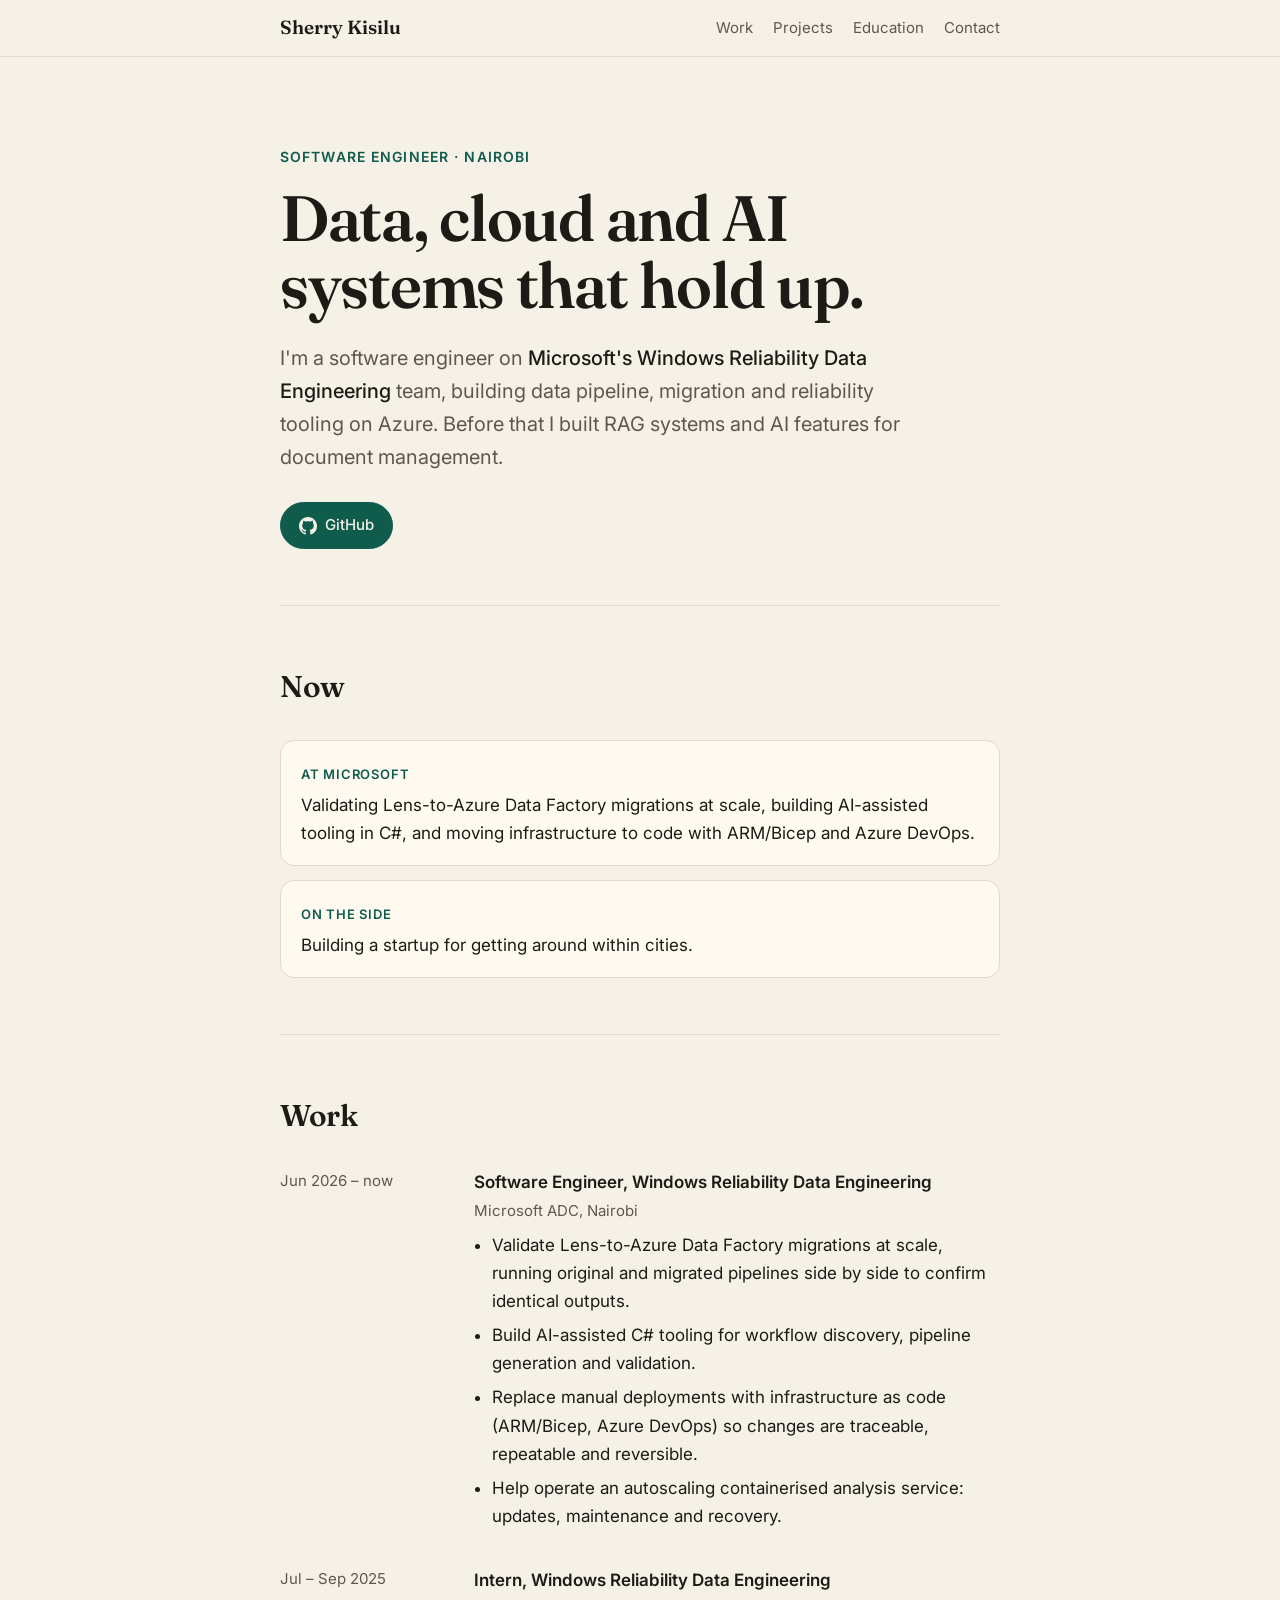
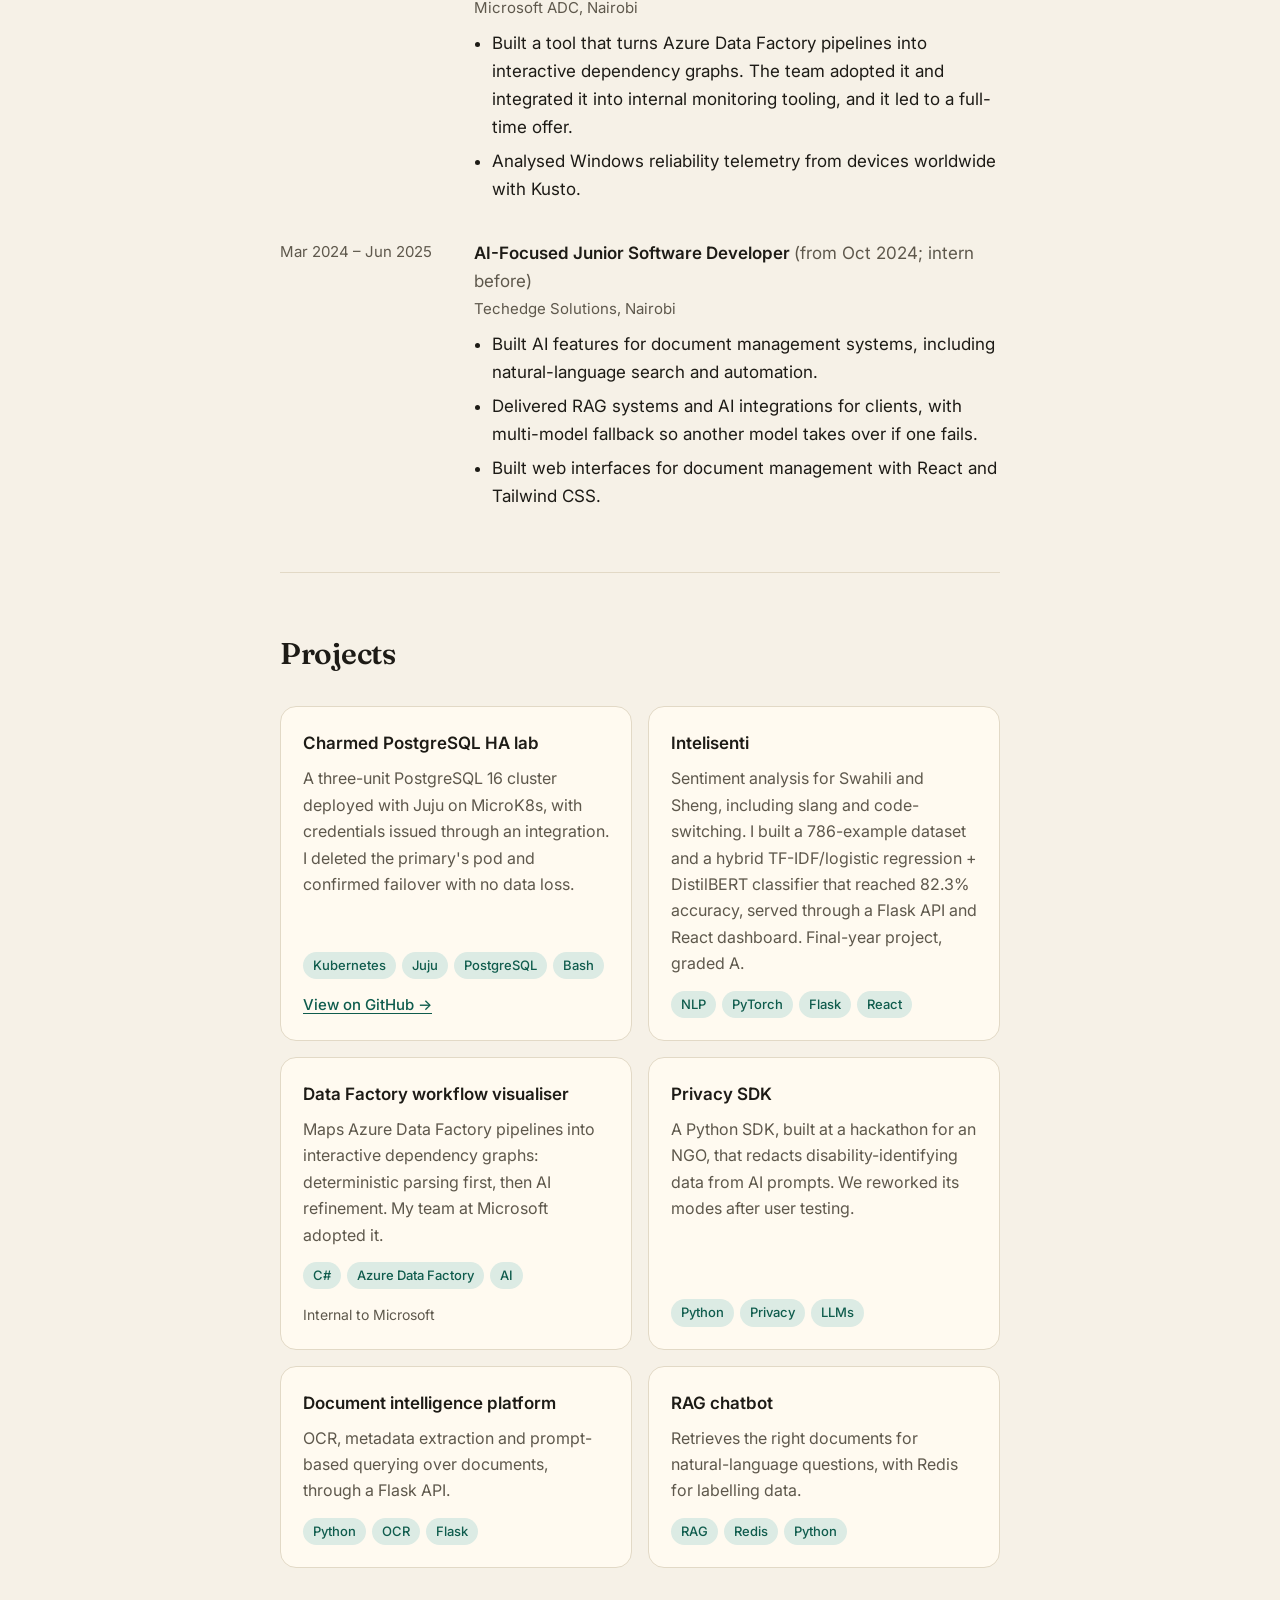
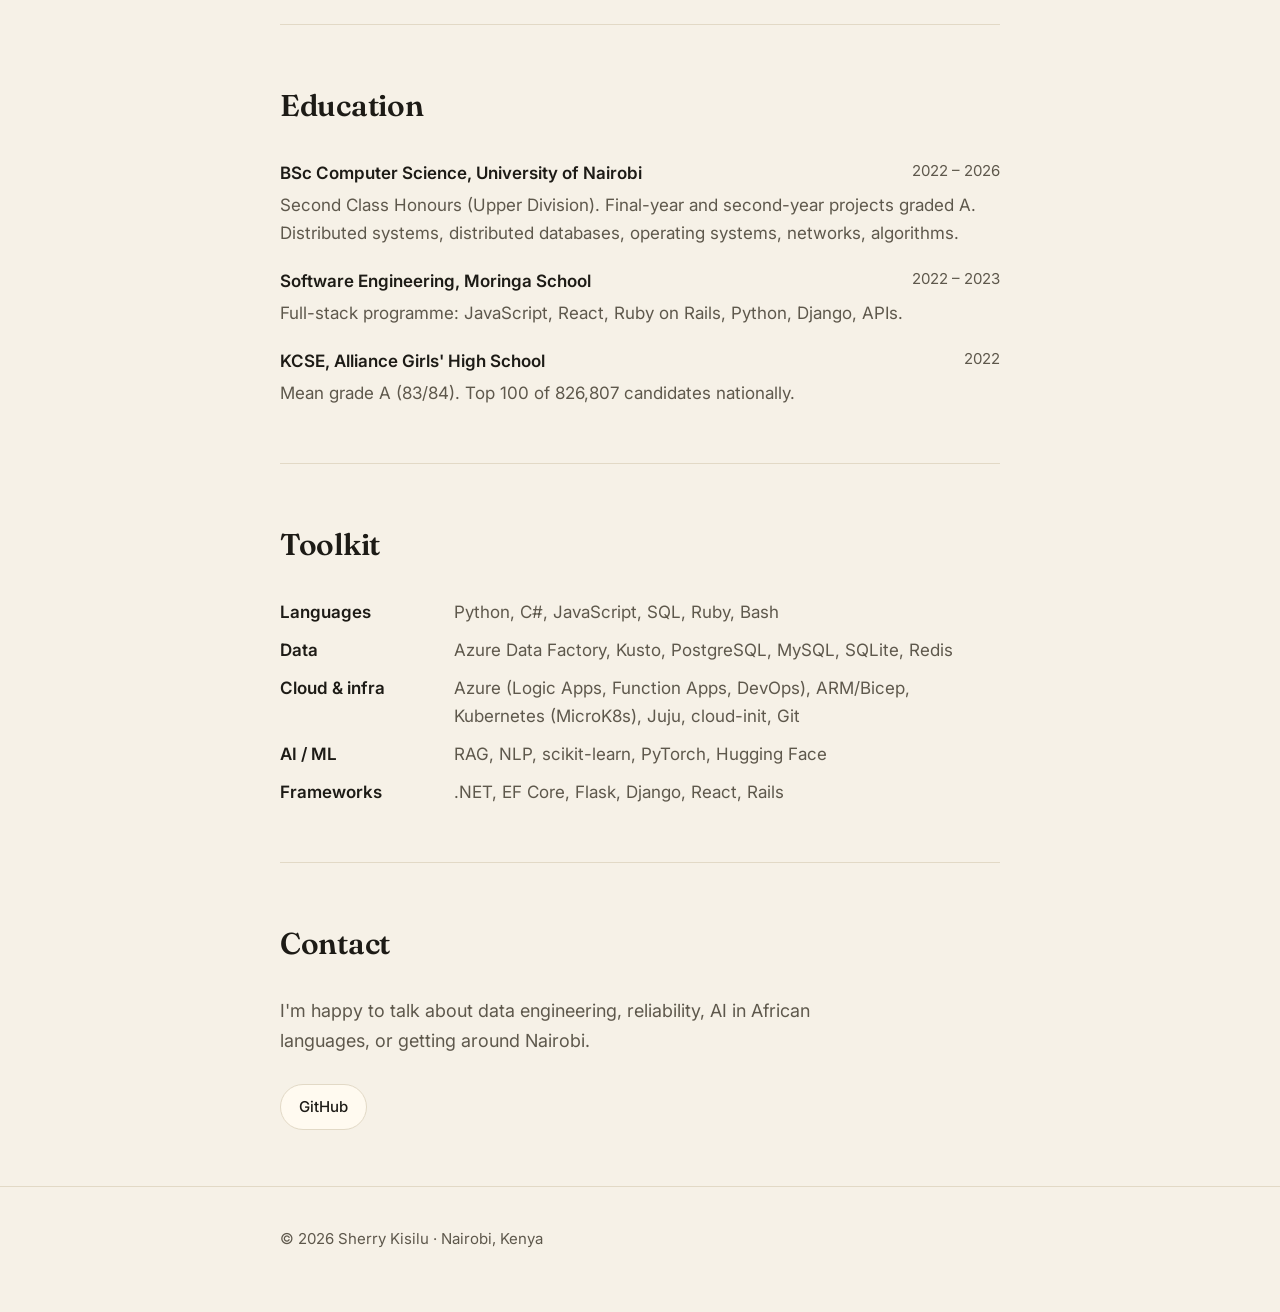
==== index.html @ cc6b1531 "Add personal website Co-Authored-By: Claude Opus 5.5 <noreply@anthropic.com>" ====
<!doctype html>
<html lang="en">
<head>
<meta charset="utf-8">
<meta name="viewport" content="width=device-width, initial-scale=1">
<title>Sherry Kisilu</title>
<meta name="description" content="Sherry Kisilu, software engineer in Nairobi working on data, cloud and AI. Windows Reliability Data Engineering at Microsoft.">
<meta property="og:title" content="Sherry Kisilu">
<meta property="og:description" content="Software engineer in Nairobi working on data, cloud and AI.">
<meta property="og:type" content="website">
<meta property="og:url" content="https://sherrykisilu.github.io/">
<link rel="icon" href="data:image/svg+xml,<svg xmlns='http://www.w3.org/2000/svg' viewBox='0 0 64 64'><rect width='64' height='64' rx='14' fill='%230f5c4d'/><text x='50%' y='54%' dominant-baseline='middle' text-anchor='middle' font-family='Georgia,serif' font-size='34' fill='%23f6f1e7'>SK</text></svg>">
<link rel="preconnect" href="https://fonts.googleapis.com">
<link rel="preconnect" href="https://fonts.gstatic.com" crossorigin>
<link href="https://fonts.googleapis.com/css2?family=Fraunces:opsz,wght@9..144,400;9..144,600&family=Inter:wght@400;500;600&display=swap" rel="stylesheet">
<style>
  :root {
    --bg: #f6f1e7;
    --surface: #fffaf0;
    --ink: #1d1b16;
    --muted: #5e584c;
    --line: #e2d9c6;
    --accent: #0f5c4d;
    --accent-soft: #dcebe4;
    --max: 760px;
  }
  @media (prefers-color-scheme: dark) {
    :root {
      --bg: #14130f;
      --surface: #1c1a15;
      --ink: #efe8da;
      --muted: #a79f8f;
      --line: #2f2c24;
      --accent: #6cc5ab;
      --accent-soft: #1d3530;
    }
  }
  * { box-sizing: border-box; }
  html { scroll-behavior: smooth; }
  body {
    margin: 0;
    background: var(--bg);
    color: var(--ink);
    font: 400 17px/1.65 Inter, system-ui, -apple-system, "Segoe UI", sans-serif;
    -webkit-font-smoothing: antialiased;
  }
  a { color: var(--accent); text-decoration-thickness: 1px; text-underline-offset: 3px; }
  a:hover { text-decoration-thickness: 2px; }
  .wrap { max-width: var(--max); margin: 0 auto; padding: 0 20px; }

  nav { position: sticky; top: 0; z-index: 10; background: color-mix(in srgb, var(--bg) 88%, transparent); backdrop-filter: blur(8px); border-bottom: 1px solid var(--line); }
  nav .wrap { display: flex; align-items: center; justify-content: space-between; height: 56px; gap: 16px; }
  nav .mark { font-family: Fraunces, Georgia, serif; font-weight: 600; font-size: 19px; color: var(--ink); text-decoration: none; }
  nav ul { list-style: none; display: flex; gap: 20px; margin: 0; padding: 0; font-size: 15px; }
  nav ul a { color: var(--muted); text-decoration: none; }
  nav ul a:hover { color: var(--ink); }
  @media (max-width: 560px) { nav ul li.opt { display: none; } }

  header.hero { padding: 88px 0 56px; }
  .eyebrow { font-size: 14px; letter-spacing: .08em; text-transform: uppercase; color: var(--accent); font-weight: 600; margin: 0 0 16px; }
  h1 { font-family: Fraunces, Georgia, serif; font-weight: 600; font-size: clamp(40px, 8vw, 64px); line-height: 1.05; letter-spacing: -.02em; margin: 0 0 24px; }
  .lede { font-size: 20px; color: var(--muted); max-width: 620px; margin: 0 0 28px; }
  .lede strong { color: var(--ink); font-weight: 500; }
  .links { display: flex; flex-wrap: wrap; gap: 12px; }
  .btn { display: inline-flex; align-items: center; gap: 8px; padding: 10px 18px; border-radius: 999px; border: 1px solid var(--line); background: var(--surface); color: var(--ink); text-decoration: none; font-weight: 500; font-size: 15px; }
  .btn:hover { border-color: var(--accent); }
  .btn.primary { background: var(--accent); border-color: var(--accent); color: var(--bg); }
  .btn svg { width: 18px; height: 18px; fill: currentColor; }

  section { padding: 56px 0; border-top: 1px solid var(--line); }
  h2 { font-family: Fraunces, Georgia, serif; font-weight: 600; font-size: 30px; letter-spacing: -.01em; margin: 0 0 28px; }
  h3 { font-size: 17px; font-weight: 600; margin: 0; }

  .now { display: grid; gap: 14px; }
  .now div { background: var(--surface); border: 1px solid var(--line); border-radius: 14px; padding: 18px 20px; }
  .now .tag { font-size: 13px; font-weight: 600; color: var(--accent); text-transform: uppercase; letter-spacing: .06em; }
  .now p { margin: 4px 0 0; }

  .job { display: grid; grid-template-columns: 170px 1fr; gap: 6px 24px; padding: 0 0 30px; }
  .job:last-child { padding-bottom: 0; }
  .job .when { color: var(--muted); font-size: 15px; padding-top: 1px; }
  .job .org { color: var(--muted); font-size: 15px; margin: 2px 0 8px; }
  .job ul { margin: 0; padding-left: 18px; }
  .job li { margin: 0 0 6px; }
  @media (max-width: 600px) { .job { grid-template-columns: 1fr; } }

  .projects { display: grid; grid-template-columns: repeat(2, 1fr); gap: 16px; }
  @media (max-width: 640px) { .projects { grid-template-columns: 1fr; } }
  .card { background: var(--surface); border: 1px solid var(--line); border-radius: 16px; padding: 22px; display: flex; flex-direction: column; }
  .card p { margin: 8px 0 14px; color: var(--muted); font-size: 16px; flex: 1; }
  .card .meta { display: flex; flex-wrap: wrap; gap: 6px; }
  .chip { font-size: 13px; padding: 3px 10px; border-radius: 999px; background: var(--accent-soft); color: var(--accent); font-weight: 500; }
  .card .more { margin-top: 14px; font-size: 15px; font-weight: 500; }
  .card .note { margin-top: 14px; font-size: 14px; color: var(--muted); }

  .edu { display: grid; gap: 20px; }
  .edu .row { display: flex; justify-content: space-between; gap: 16px; flex-wrap: wrap; }
  .edu .row span { color: var(--muted); font-size: 15px; }
  .edu p { margin: 4px 0 0; color: var(--muted); }

  .skills { display: grid; grid-template-columns: 150px 1fr; gap: 10px 24px; margin: 0; }
  .skills dt { font-weight: 600; }
  .skills dd { margin: 0; color: var(--muted); }
  @media (max-width: 560px) { .skills { grid-template-columns: 1fr; gap: 2px; } .skills dd { margin-bottom: 10px; } }

  footer { padding: 40px 0 60px; border-top: 1px solid var(--line); color: var(--muted); font-size: 15px; }
</style>
</head>
<body>

<nav>
  <div class="wrap">
    <a class="mark" href="#top">Sherry Kisilu</a>
    <ul>
      <li class="opt"><a href="#work">Work</a></li>
      <li><a href="#projects">Projects</a></li>
      <li class="opt"><a href="#education">Education</a></li>
      <li><a href="#contact">Contact</a></li>
    </ul>
  </div>
</nav>

<main id="top" class="wrap">
  <header class="hero">
    <p class="eyebrow">Software engineer · Nairobi</p>
    <h1>Data, cloud and AI systems that hold&nbsp;up.</h1>
    <p class="lede">I'm a software engineer on <strong>Microsoft's Windows Reliability Data Engineering</strong> team, building data pipeline, migration and reliability tooling on Azure. Before that I built RAG systems and AI features for document management.</p>
    <div class="links">
      <a class="btn primary" href="https://github.com/sherrykisilu">
        <svg viewBox="0 0 16 16" aria-hidden="true"><path d="M8 0C3.58 0 0 3.58 0 8c0 3.54 2.29 6.53 5.47 7.59.4.07.55-.17.55-.38 0-.19-.01-.82-.01-1.49-2.01.37-2.53-.49-2.69-.94-.09-.23-.48-.94-.82-1.13-.28-.15-.68-.52-.01-.53.63-.01 1.08.58 1.23.82.72 1.21 1.87.87 2.33.66.07-.52.28-.87.51-1.07-1.78-.2-3.64-.89-3.64-3.95 0-.87.31-1.59.82-2.15-.08-.2-.36-1.02.08-2.12 0 0 .67-.21 2.2.82.64-.18 1.32-.27 2-.27.68 0 1.36.09 2 .27 1.53-1.04 2.2-.82 2.2-.82.44 1.1.16 1.92.08 2.12.51.56.82 1.27.82 2.15 0 3.07-1.87 3.75-3.65 3.95.29.25.54.73.54 1.48 0 1.07-.01 1.93-.01 2.2 0 .21.15.46.55.38A8.013 8.013 0 0016 8c0-4.42-3.58-8-8-8z"/></svg>
        GitHub
      </a>
      <!-- LINKEDIN -->
    </div>
  </header>

  <section aria-labelledby="now-h">
    <h2 id="now-h">Now</h2>
    <div class="now">
      <div>
        <span class="tag">At Microsoft</span>
        <p>Validating Lens-to-Azure Data Factory migrations at scale, building AI-assisted tooling in C#, and moving infrastructure to code with ARM/Bicep and Azure DevOps.</p>
      </div>
      <div>
        <span class="tag">On the side</span>
        <p>Building a startup for getting around within cities.</p>
      </div>
    </div>
  </section>

  <section id="work" aria-labelledby="work-h">
    <h2 id="work-h">Work</h2>

    <div class="job">
      <div class="when">Jun 2026 – now</div>
      <div>
        <h3>Software Engineer, Windows Reliability Data Engineering</h3>
        <div class="org">Microsoft ADC, Nairobi</div>
        <ul>
          <li>Validate Lens-to-Azure Data Factory migrations at scale, running original and migrated pipelines side by side to confirm identical outputs.</li>
          <li>Build AI-assisted C# tooling for workflow discovery, pipeline generation and validation.</li>
          <li>Replace manual deployments with infrastructure as code (ARM/Bicep, Azure DevOps) so changes are traceable, repeatable and reversible.</li>
          <li>Help operate an autoscaling containerised analysis service: updates, maintenance and recovery.</li>
        </ul>
      </div>
    </div>

    <div class="job">
      <div class="when">Jul – Sep 2025</div>
      <div>
        <h3>Intern, Windows Reliability Data Engineering</h3>
        <div class="org">Microsoft ADC, Nairobi</div>
        <ul>
          <li>Built a tool that turns Azure Data Factory pipelines into interactive dependency graphs. The team adopted it and integrated it into internal monitoring tooling, and it led to a full-time offer.</li>
          <li>Analysed Windows reliability telemetry from devices worldwide with Kusto.</li>
        </ul>
      </div>
    </div>

    <div class="job">
      <div class="when">Mar 2024 – Jun 2025</div>
      <div>
        <h3>AI-Focused Junior Software Developer <span style="font-weight:400;color:var(--muted)">(from Oct 2024; intern before)</span></h3>
        <div class="org">Techedge Solutions, Nairobi</div>
        <ul>
          <li>Built AI features for document management systems, including natural-language search and automation.</li>
          <li>Delivered RAG systems and AI integrations for clients, with multi-model fallback so another model takes over if one fails.</li>
          <li>Built web interfaces for document management with React and Tailwind CSS.</li>
        </ul>
      </div>
    </div>
  </section>

  <section id="projects" aria-labelledby="projects-h">
    <h2 id="projects-h">Projects</h2>
    <div class="projects">

      <article class="card">
        <h3>Charmed PostgreSQL HA lab</h3>
        <p>A three-unit PostgreSQL 16 cluster deployed with Juju on MicroK8s, with credentials issued through an integration. I deleted the primary's pod and confirmed failover with no data loss.</p>
        <div class="meta"><span class="chip">Kubernetes</span><span class="chip">Juju</span><span class="chip">PostgreSQL</span><span class="chip">Bash</span></div>
        <a class="more" href="https://github.com/sherrykisilu/charmed-postgresql-lab">View on GitHub →</a>
      </article>

      <article class="card">
        <h3>Intelisenti</h3>
        <p>Sentiment analysis for Swahili and Sheng, including slang and code-switching. I built a 786-example dataset and a hybrid TF-IDF/logistic regression + DistilBERT classifier that reached 82.3% accuracy, served through a Flask API and React dashboard. Final-year project, graded A.</p>
        <div class="meta"><span class="chip">NLP</span><span class="chip">PyTorch</span><span class="chip">Flask</span><span class="chip">React</span></div>
      </article>

      <article class="card">
        <h3>Data Factory workflow visualiser</h3>
        <p>Maps Azure Data Factory pipelines into interactive dependency graphs: deterministic parsing first, then AI refinement. My team at Microsoft adopted it.</p>
        <div class="meta"><span class="chip">C#</span><span class="chip">Azure Data Factory</span><span class="chip">AI</span></div>
        <span class="note">Internal to Microsoft</span>
      </article>

      <article class="card">
        <h3>Privacy SDK</h3>
        <p>A Python SDK, built at a hackathon for an NGO, that redacts disability-identifying data from AI prompts. We reworked its modes after user testing.</p>
        <div class="meta"><span class="chip">Python</span><span class="chip">Privacy</span><span class="chip">LLMs</span></div>
      </article>

      <article class="card">
        <h3>Document intelligence platform</h3>
        <p>OCR, metadata extraction and prompt-based querying over documents, through a Flask API.</p>
        <div class="meta"><span class="chip">Python</span><span class="chip">OCR</span><span class="chip">Flask</span></div>
      </article>

      <article class="card">
        <h3>RAG chatbot</h3>
        <p>Retrieves the right documents for natural-language questions, with Redis for labelling data.</p>
        <div class="meta"><span class="chip">RAG</span><span class="chip">Redis</span><span class="chip">Python</span></div>
      </article>

    </div>
  </section>

  <section id="education" aria-labelledby="edu-h">
    <h2 id="edu-h">Education</h2>
    <div class="edu">
      <div>
        <div class="row"><h3>BSc Computer Science, University of Nairobi</h3><span>2022 – 2026</span></div>
        <p>Second Class Honours (Upper Division). Final-year and second-year projects graded A. Distributed systems, distributed databases, operating systems, networks, algorithms.</p>
      </div>
      <div>
        <div class="row"><h3>Software Engineering, Moringa School</h3><span>2022 – 2023</span></div>
        <p>Full-stack programme: JavaScript, React, Ruby on Rails, Python, Django, APIs.</p>
      </div>
      <div>
        <div class="row"><h3>KCSE, Alliance Girls' High School</h3><span>2022</span></div>
        <p>Mean grade A (83/84). Top 100 of 826,807 candidates nationally.</p>
      </div>
    </div>
  </section>

  <section aria-labelledby="skills-h">
    <h2 id="skills-h">Toolkit</h2>
    <dl class="skills">
      <dt>Languages</dt><dd>Python, C#, JavaScript, SQL, Ruby, Bash</dd>
      <dt>Data</dt><dd>Azure Data Factory, Kusto, PostgreSQL, MySQL, SQLite, Redis</dd>
      <dt>Cloud &amp; infra</dt><dd>Azure (Logic Apps, Function Apps, DevOps), ARM/Bicep, Kubernetes (MicroK8s), Juju, cloud-init, Git</dd>
      <dt>AI / ML</dt><dd>RAG, NLP, scikit-learn, PyTorch, Hugging Face</dd>
      <dt>Frameworks</dt><dd>.NET, EF Core, Flask, Django, React, Rails</dd>
    </dl>
  </section>

  <section id="contact" aria-labelledby="contact-h">
    <h2 id="contact-h">Contact</h2>
    <p class="lede" style="font-size:18px">I'm happy to talk about data engineering, reliability, AI in African languages, or getting around Nairobi.</p>
    <div class="links">
      <!-- LINKEDIN-CONTACT -->
      <a class="btn" href="https://github.com/sherrykisilu">GitHub</a>
    </div>
  </section>
</main>

<footer>
  <div class="wrap">© 2026 Sherry Kisilu · Nairobi, Kenya</div>
</footer>

</body>
</html>
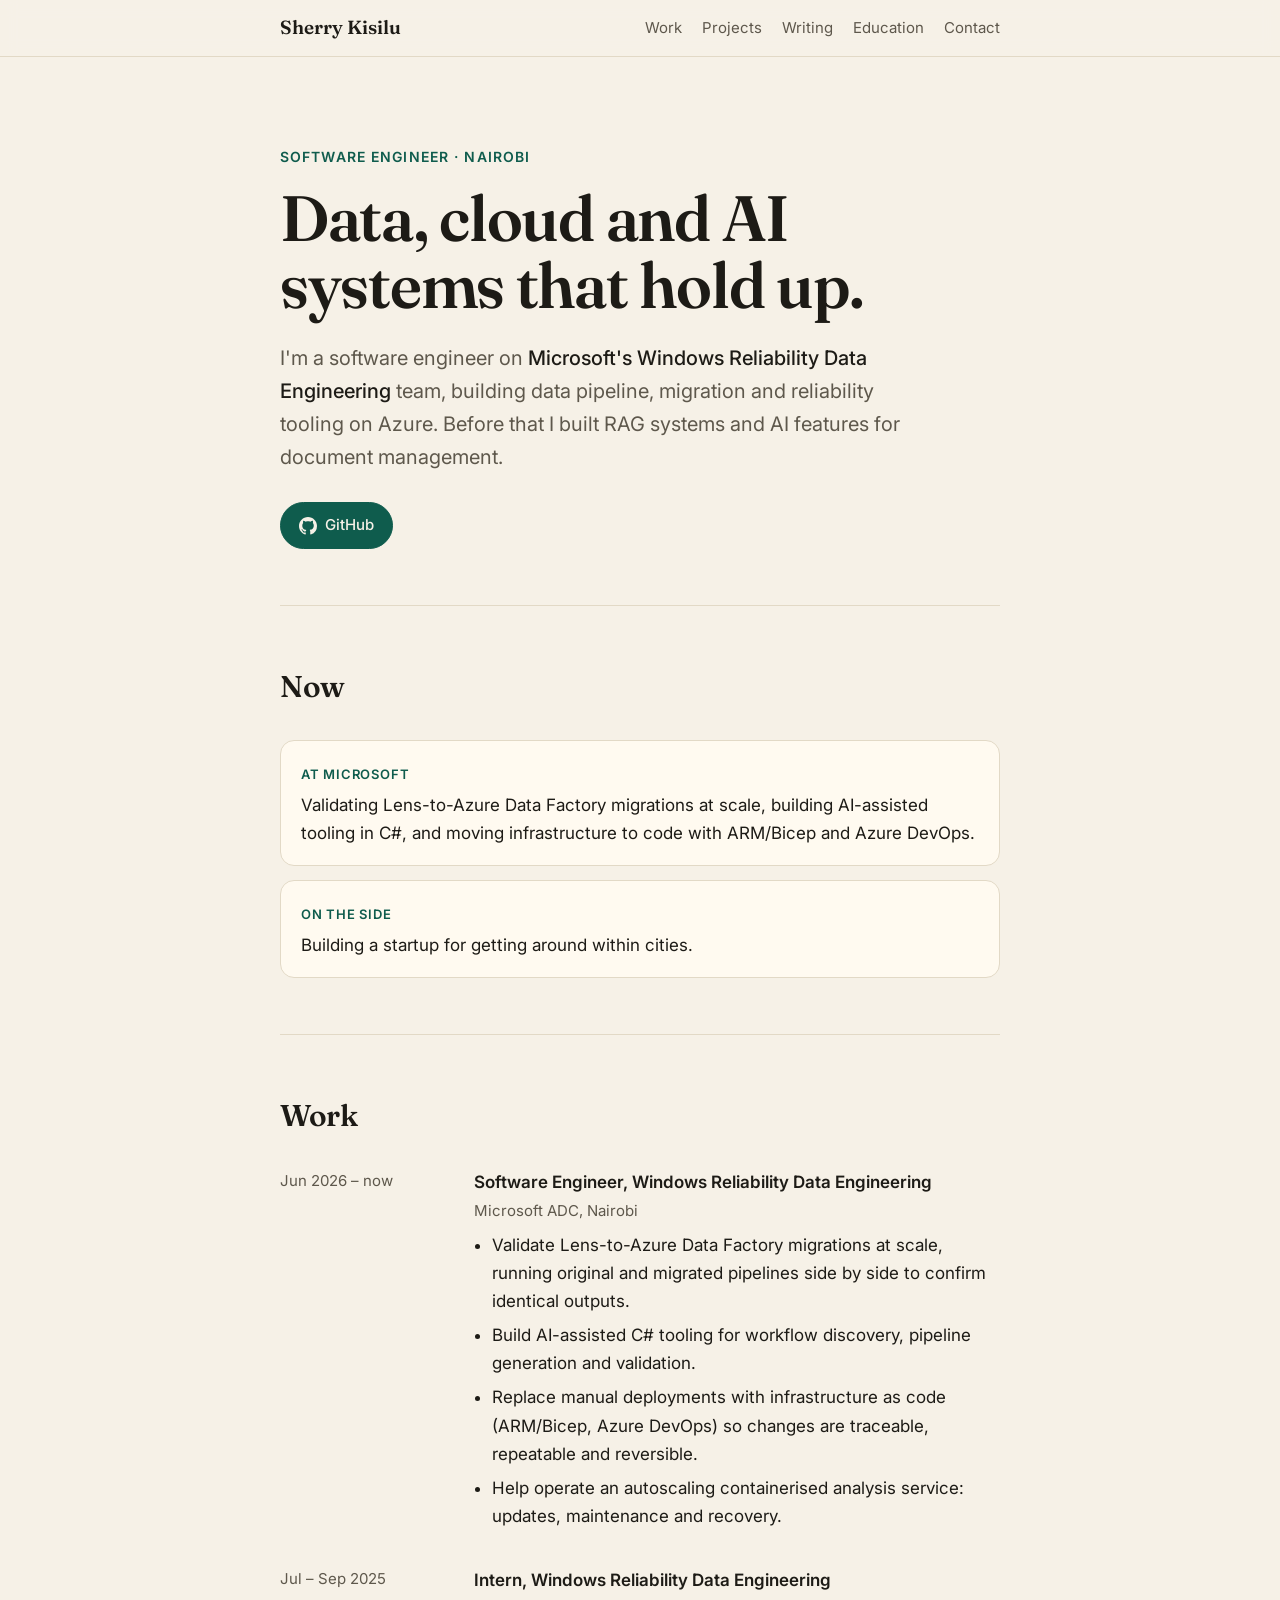
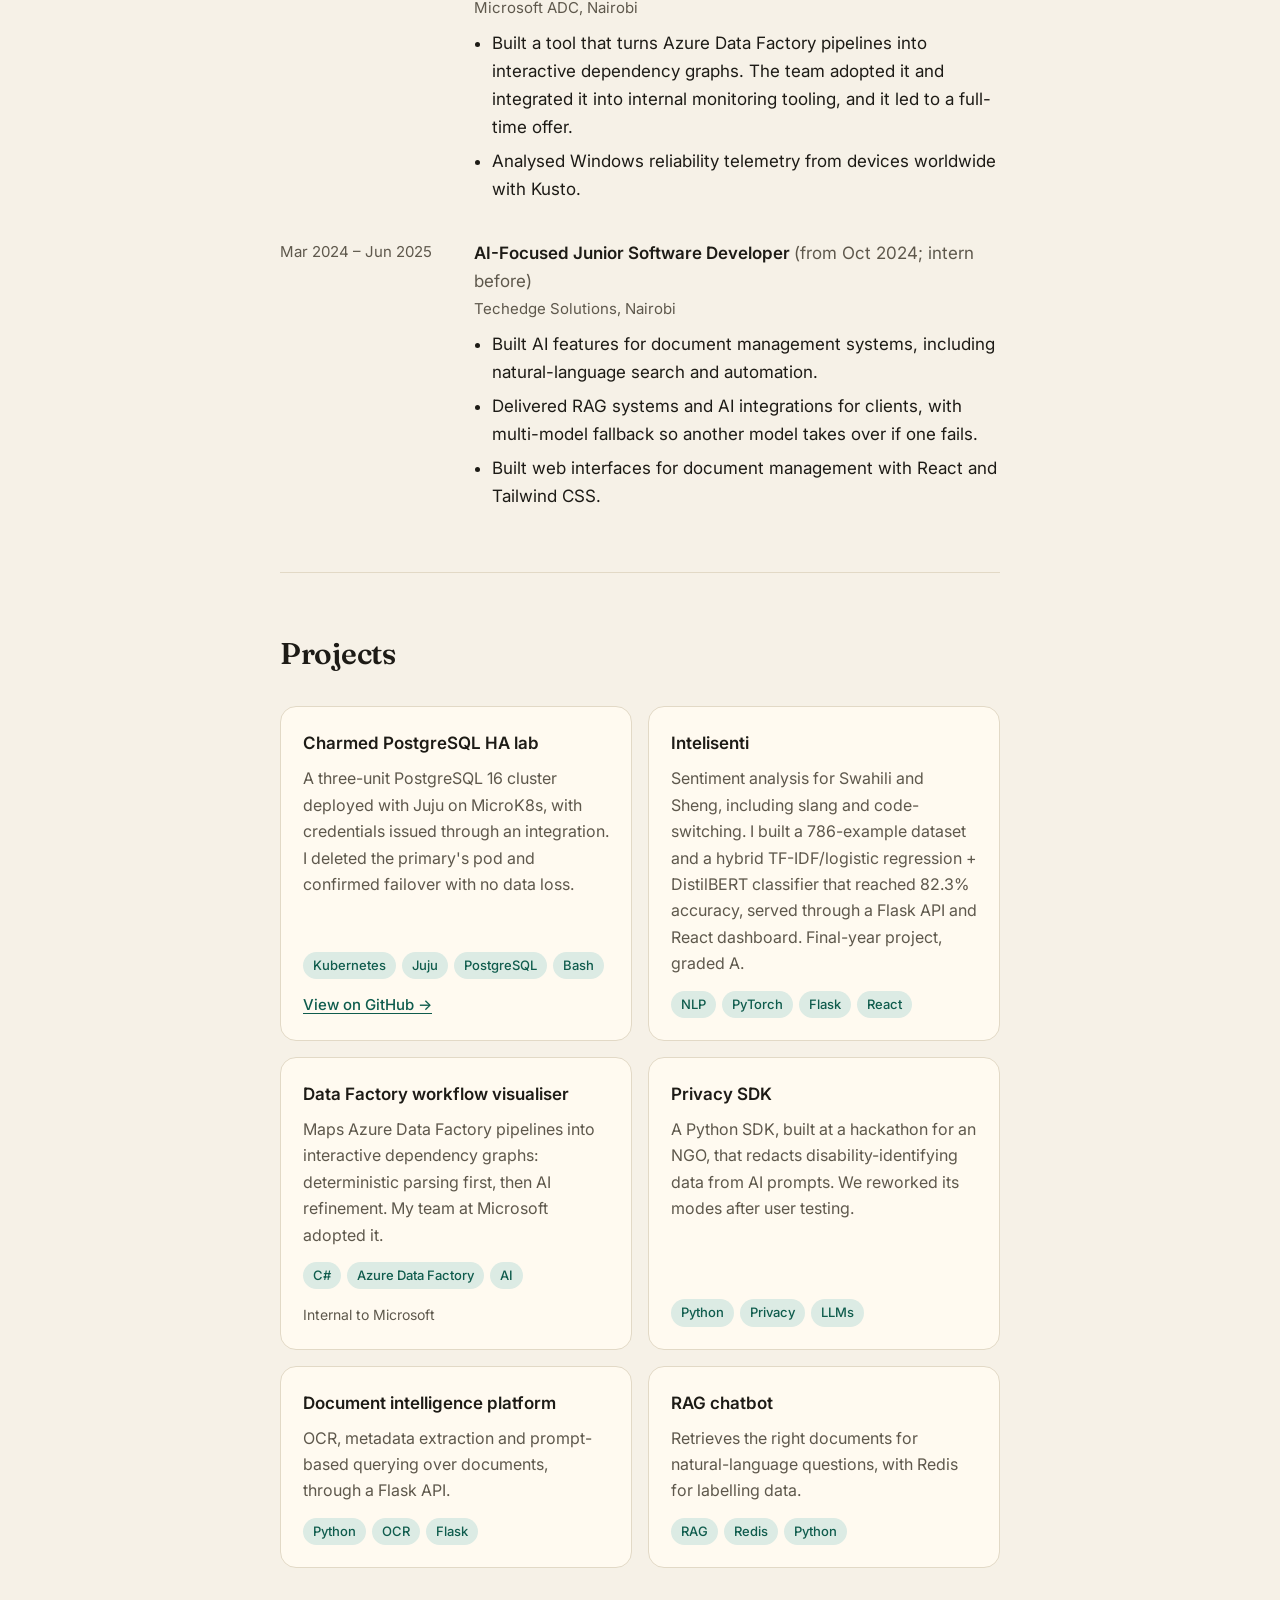
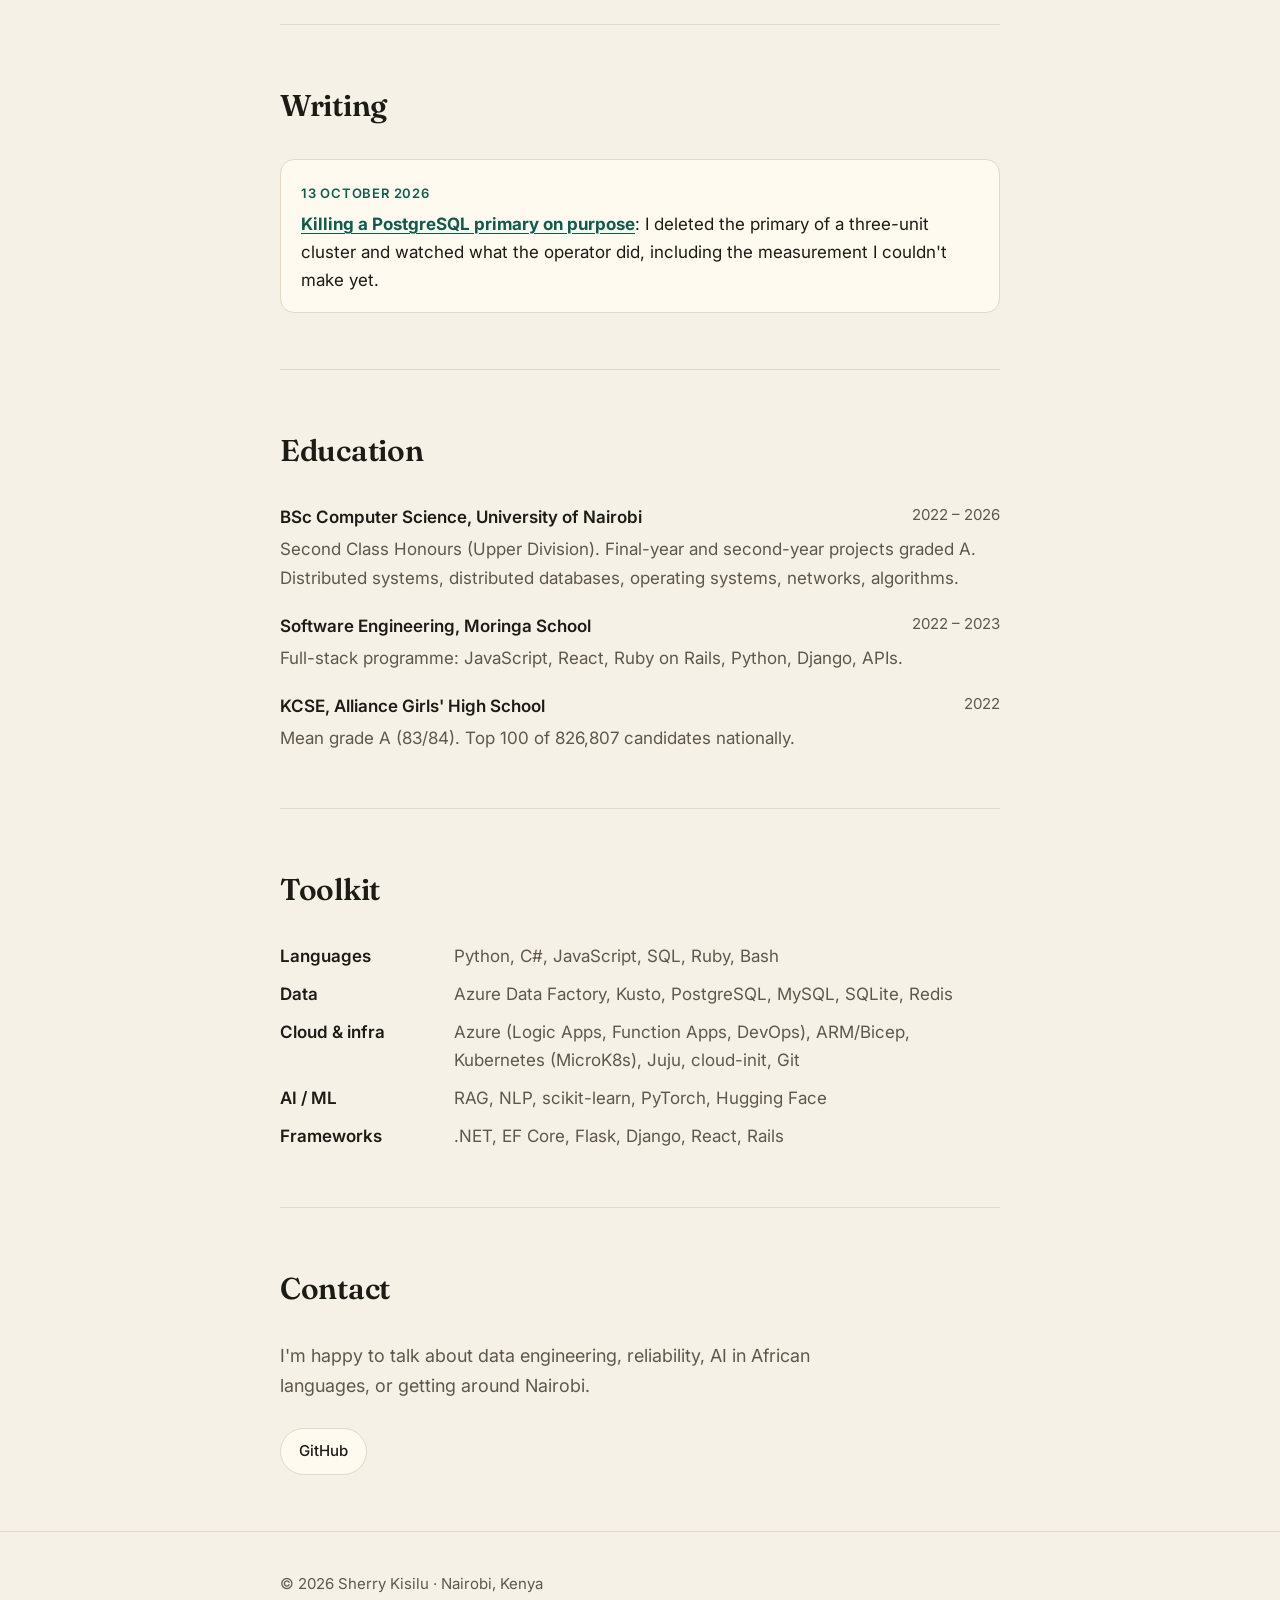
==== commit d2e85c23: "Add Writing section and first blog post Add a blog at /blog/ with the post "Killing a PostgreSQL pri" ====
--- a/index.html
+++ b/index.html
@@ -114,6 +114,7 @@
     <ul>
       <li class="opt"><a href="#work">Work</a></li>
       <li><a href="#projects">Projects</a></li>
+      <li><a href="blog/">Writing</a></li>
       <li class="opt"><a href="#education">Education</a></li>
       <li><a href="#contact">Contact</a></li>
     </ul>
@@ -236,6 +237,16 @@
     </div>
   </section>
 
+  <section id="writing" aria-labelledby="writing-h">
+    <h2 id="writing-h">Writing</h2>
+    <div class="now">
+      <div>
+        <span class="tag">13 October 2026</span>
+        <p><a href="blog/killing-a-postgresql-primary/"><strong>Killing a PostgreSQL primary on purpose</strong></a>: I deleted the primary of a three-unit cluster and watched what the operator did, including the measurement I couldn't make yet.</p>
+      </div>
+    </div>
+  </section>
+
   <section id="education" aria-labelledby="edu-h">
     <h2 id="edu-h">Education</h2>
     <div class="edu">
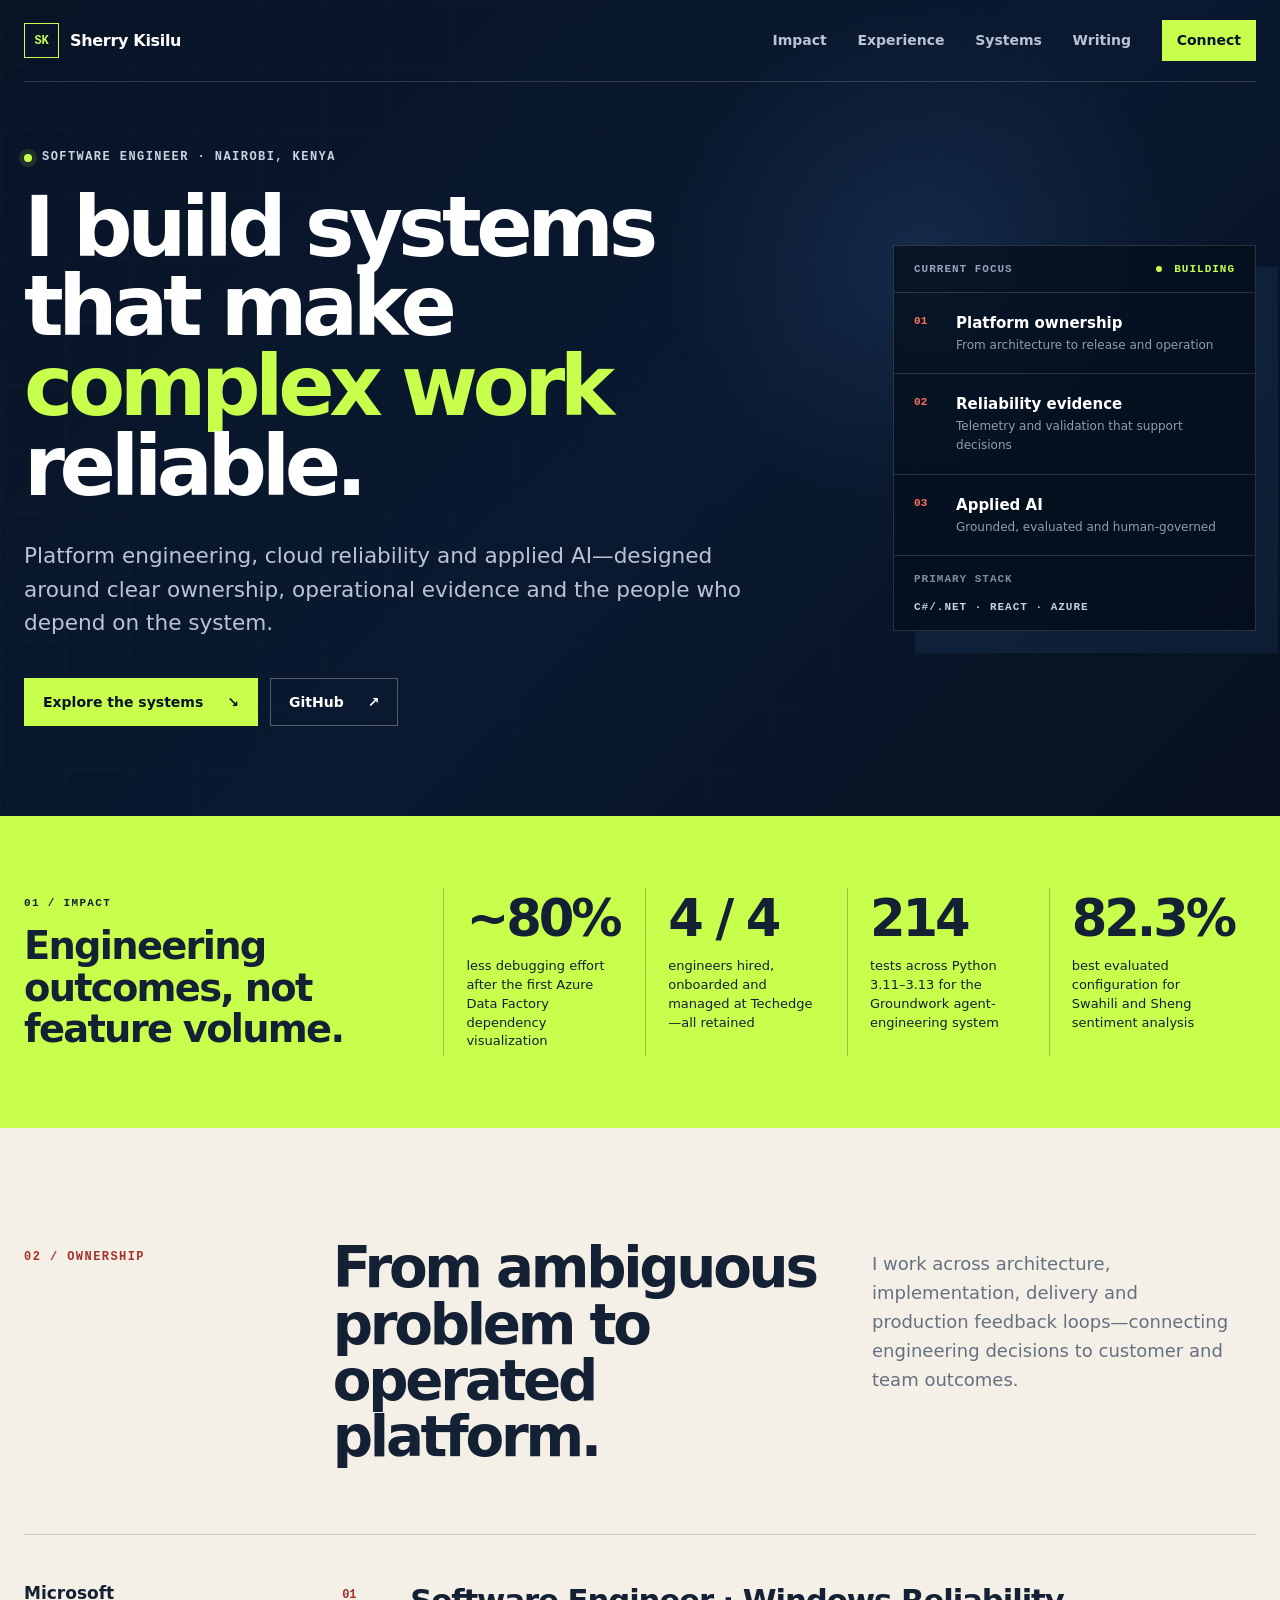
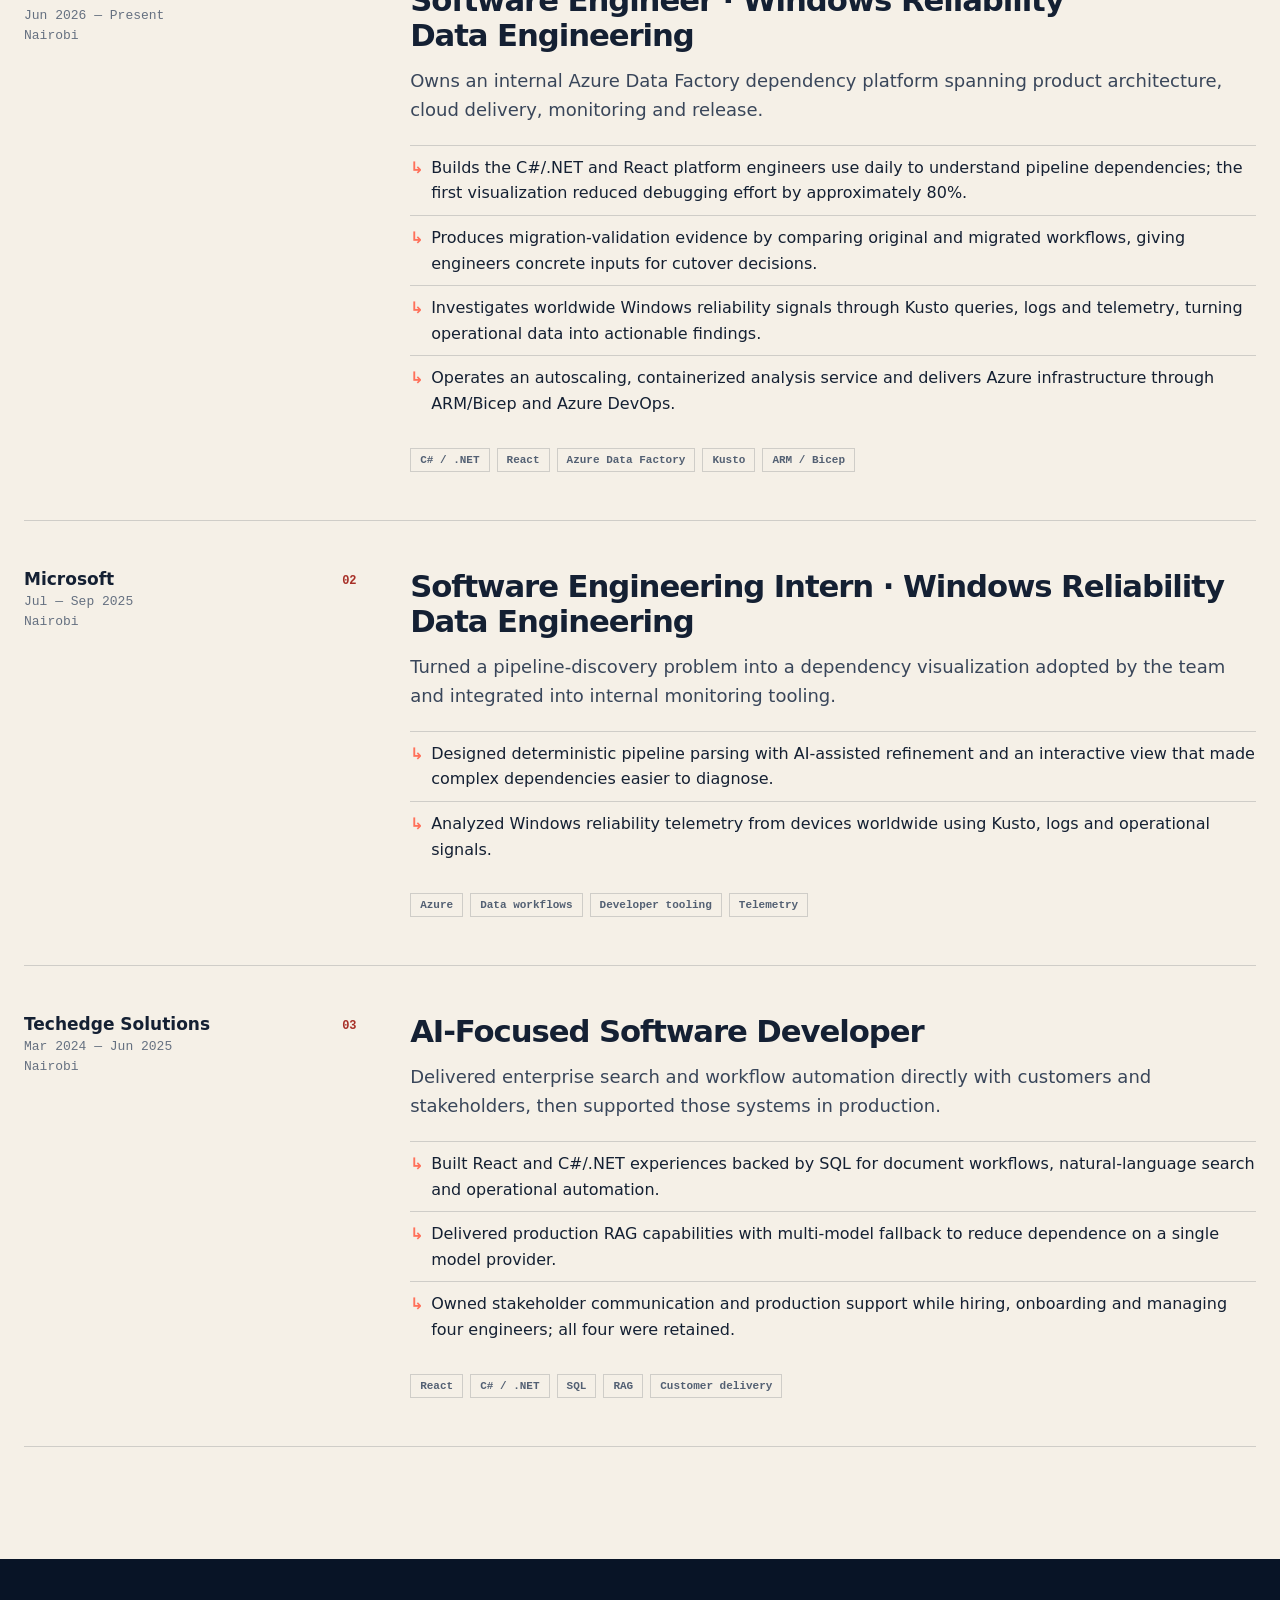
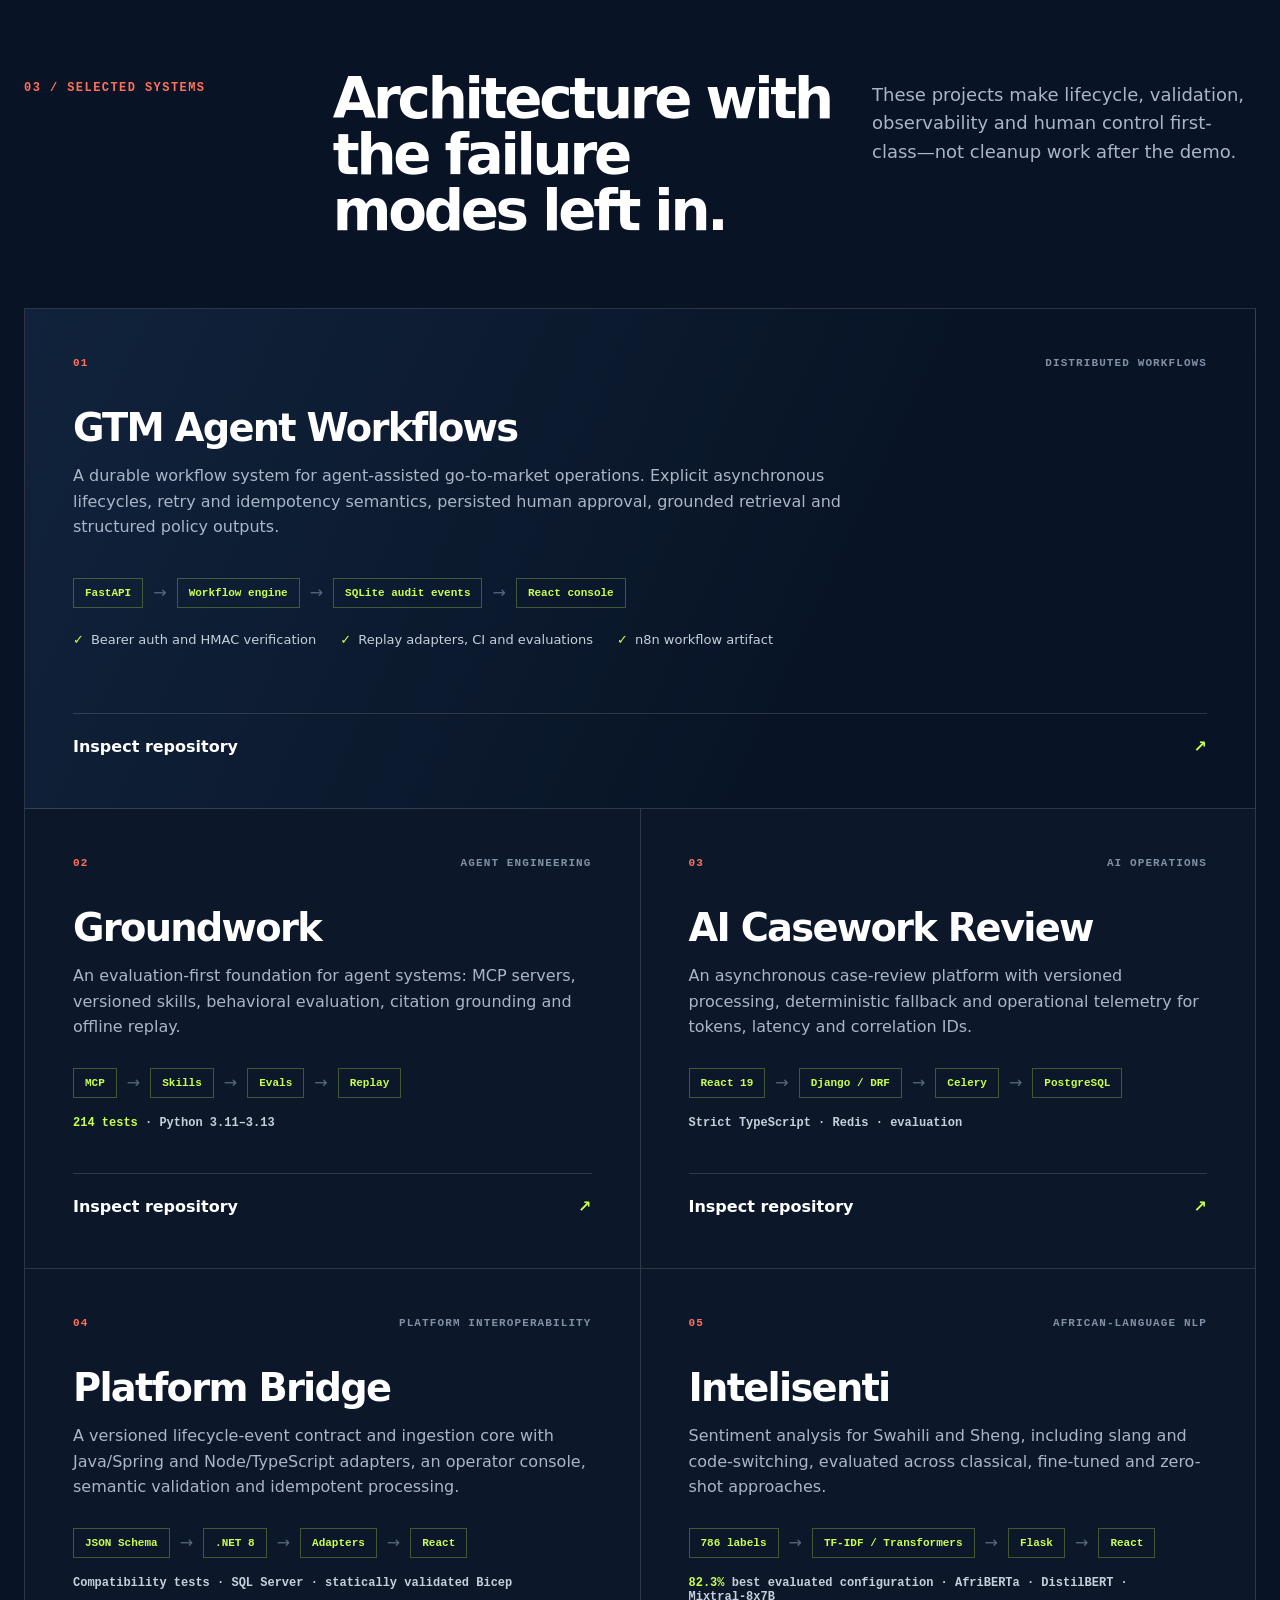
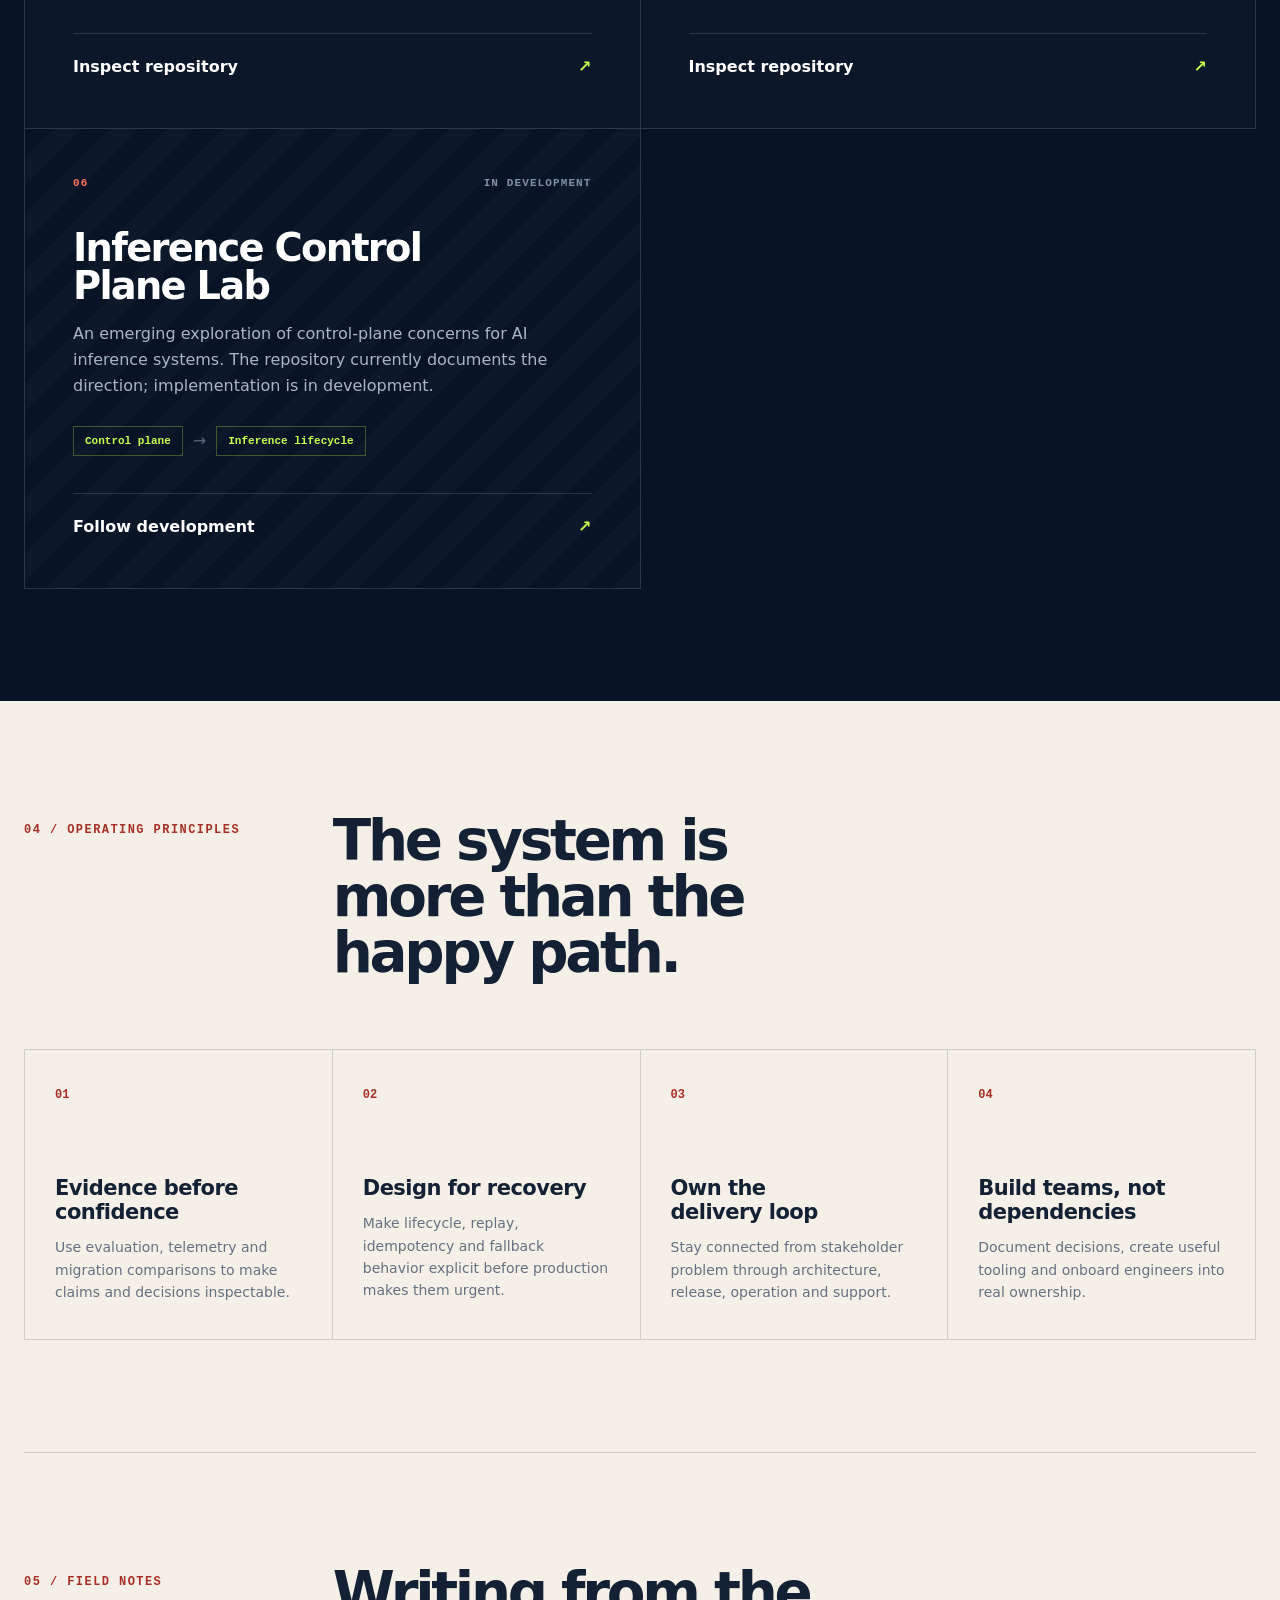
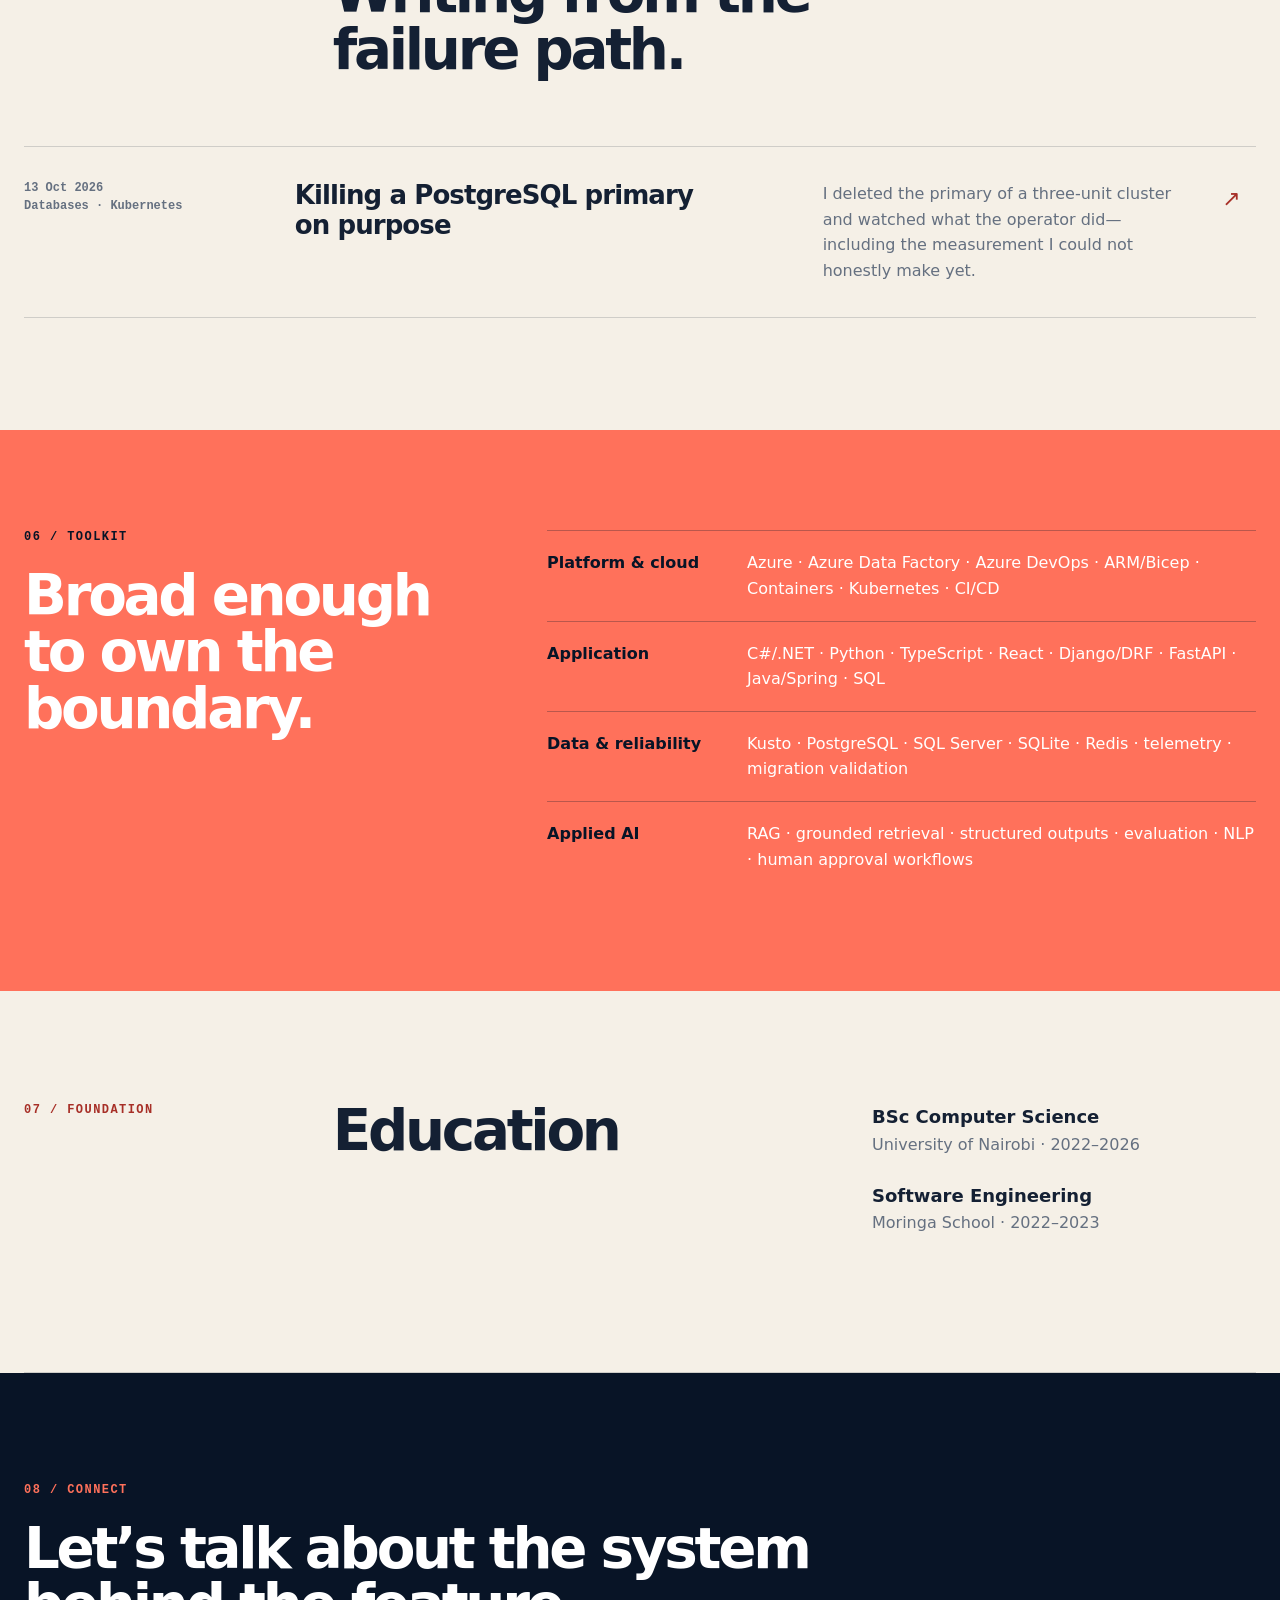
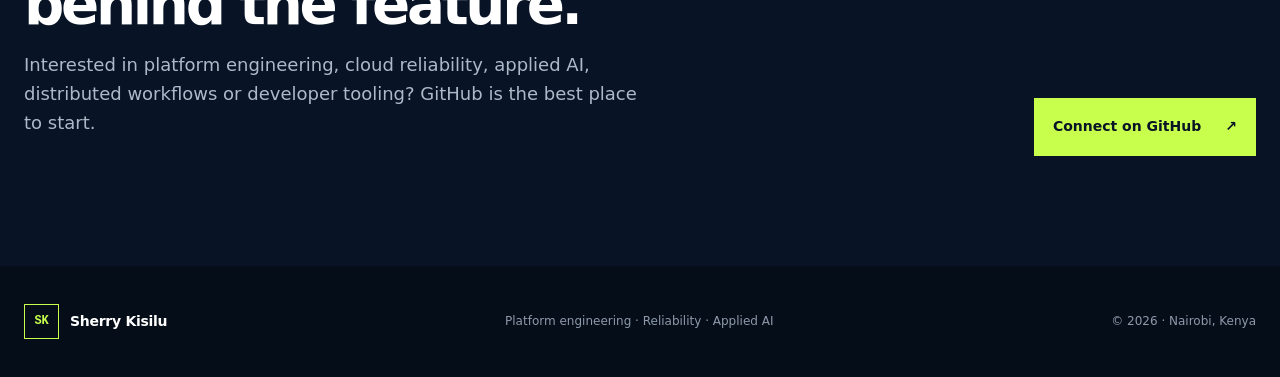
==== commit 40427bc4: "Revamp senior engineering portfolio Co-authored-by: Copilot App <223556219+Copilot@users.noreply.git" ====
--- a/index.html
+++ b/index.html
@@ -1,294 +1,284 @@
 <!doctype html>
 <html lang="en">
 <head>
-<meta charset="utf-8">
-<meta name="viewport" content="width=device-width, initial-scale=1">
-<title>Sherry Kisilu</title>
-<meta name="description" content="Sherry Kisilu, software engineer in Nairobi working on data, cloud and AI. Windows Reliability Data Engineering at Microsoft.">
-<meta property="og:title" content="Sherry Kisilu">
-<meta property="og:description" content="Software engineer in Nairobi working on data, cloud and AI.">
-<meta property="og:type" content="website">
-<meta property="og:url" content="https://sherrykisilu.github.io/">
-<link rel="icon" href="data:image/svg+xml,<svg xmlns='http://www.w3.org/2000/svg' viewBox='0 0 64 64'><rect width='64' height='64' rx='14' fill='%230f5c4d'/><text x='50%' y='54%' dominant-baseline='middle' text-anchor='middle' font-family='Georgia,serif' font-size='34' fill='%23f6f1e7'>SK</text></svg>">
-<link rel="preconnect" href="https://fonts.googleapis.com">
-<link rel="preconnect" href="https://fonts.gstatic.com" crossorigin>
-<link href="https://fonts.googleapis.com/css2?family=Fraunces:opsz,wght@9..144,400;9..144,600&family=Inter:wght@400;500;600&display=swap" rel="stylesheet">
-<style>
-  :root {
-    --bg: #f6f1e7;
-    --surface: #fffaf0;
-    --ink: #1d1b16;
-    --muted: #5e584c;
-    --line: #e2d9c6;
-    --accent: #0f5c4d;
-    --accent-soft: #dcebe4;
-    --max: 760px;
+  <meta charset="utf-8">
+  <meta name="viewport" content="width=device-width, initial-scale=1">
+  <title>Sherry Kisilu · Platform, Reliability &amp; Applied AI Engineer</title>
+  <meta name="description" content="Sherry Kisilu builds reliable cloud platforms, distributed workflows, applied AI systems, APIs and developer tooling from Nairobi.">
+  <meta name="theme-color" content="#081426">
+  <link rel="canonical" href="https://sherrykisilu.github.io/">
+  <meta property="og:title" content="Sherry Kisilu · Senior Software Engineering Portfolio">
+  <meta property="og:description" content="Platform engineering, cloud reliability, applied AI and distributed workflows—built with ownership and measurable impact.">
+  <meta property="og:type" content="website">
+  <meta property="og:url" content="https://sherrykisilu.github.io/">
+  <meta property="og:site_name" content="Sherry Kisilu">
+  <meta name="twitter:card" content="summary">
+  <meta name="twitter:title" content="Sherry Kisilu · Platform, Reliability &amp; Applied AI Engineer">
+  <meta name="twitter:description" content="Engineering reliable platforms, distributed workflows and applied AI systems.">
+  <link rel="icon" href="data:image/svg+xml,<svg xmlns='http://www.w3.org/2000/svg' viewBox='0 0 64 64'><rect width='64' height='64' rx='12' fill='%23081426'/><path d='M14 45V19h8v10l9-10h10L30 31l12 14H32L22 33v12z' fill='%23c8ff4d'/></svg>">
+  <link rel="stylesheet" href="styles.css">
+  <script type="application/ld+json">
+  {
+    "@context": "https://schema.org",
+    "@type": "Person",
+    "name": "Sherry Kisilu",
+    "url": "https://sherrykisilu.github.io/",
+    "sameAs": ["https://github.com/sherrykisilu"],
+    "jobTitle": "Software Engineer",
+    "worksFor": {"@type": "Organization", "name": "Microsoft"},
+    "knowsAbout": ["Platform engineering", "Cloud reliability", "Applied AI", "Distributed systems", "APIs", "Developer tooling"]
   }
-  @media (prefers-color-scheme: dark) {
-    :root {
-      --bg: #14130f;
-      --surface: #1c1a15;
-      --ink: #efe8da;
-      --muted: #a79f8f;
-      --line: #2f2c24;
-      --accent: #6cc5ab;
-      --accent-soft: #1d3530;
-    }
-  }
-  * { box-sizing: border-box; }
-  html { scroll-behavior: smooth; }
-  body {
-    margin: 0;
-    background: var(--bg);
-    color: var(--ink);
-    font: 400 17px/1.65 Inter, system-ui, -apple-system, "Segoe UI", sans-serif;
-    -webkit-font-smoothing: antialiased;
-  }
-  a { color: var(--accent); text-decoration-thickness: 1px; text-underline-offset: 3px; }
-  a:hover { text-decoration-thickness: 2px; }
-  .wrap { max-width: var(--max); margin: 0 auto; padding: 0 20px; }
-
-  nav { position: sticky; top: 0; z-index: 10; background: color-mix(in srgb, var(--bg) 88%, transparent); backdrop-filter: blur(8px); border-bottom: 1px solid var(--line); }
-  nav .wrap { display: flex; align-items: center; justify-content: space-between; height: 56px; gap: 16px; }
-  nav .mark { font-family: Fraunces, Georgia, serif; font-weight: 600; font-size: 19px; color: var(--ink); text-decoration: none; }
-  nav ul { list-style: none; display: flex; gap: 20px; margin: 0; padding: 0; font-size: 15px; }
-  nav ul a { color: var(--muted); text-decoration: none; }
-  nav ul a:hover { color: var(--ink); }
-  @media (max-width: 560px) { nav ul li.opt { display: none; } }
-
-  header.hero { padding: 88px 0 56px; }
-  .eyebrow { font-size: 14px; letter-spacing: .08em; text-transform: uppercase; color: var(--accent); font-weight: 600; margin: 0 0 16px; }
-  h1 { font-family: Fraunces, Georgia, serif; font-weight: 600; font-size: clamp(40px, 8vw, 64px); line-height: 1.05; letter-spacing: -.02em; margin: 0 0 24px; }
-  .lede { font-size: 20px; color: var(--muted); max-width: 620px; margin: 0 0 28px; }
-  .lede strong { color: var(--ink); font-weight: 500; }
-  .links { display: flex; flex-wrap: wrap; gap: 12px; }
-  .btn { display: inline-flex; align-items: center; gap: 8px; padding: 10px 18px; border-radius: 999px; border: 1px solid var(--line); background: var(--surface); color: var(--ink); text-decoration: none; font-weight: 500; font-size: 15px; }
-  .btn:hover { border-color: var(--accent); }
-  .btn.primary { background: var(--accent); border-color: var(--accent); color: var(--bg); }
-  .btn svg { width: 18px; height: 18px; fill: currentColor; }
-
-  section { padding: 56px 0; border-top: 1px solid var(--line); }
-  h2 { font-family: Fraunces, Georgia, serif; font-weight: 600; font-size: 30px; letter-spacing: -.01em; margin: 0 0 28px; }
-  h3 { font-size: 17px; font-weight: 600; margin: 0; }
-
-  .now { display: grid; gap: 14px; }
-  .now div { background: var(--surface); border: 1px solid var(--line); border-radius: 14px; padding: 18px 20px; }
-  .now .tag { font-size: 13px; font-weight: 600; color: var(--accent); text-transform: uppercase; letter-spacing: .06em; }
-  .now p { margin: 4px 0 0; }
-
-  .job { display: grid; grid-template-columns: 170px 1fr; gap: 6px 24px; padding: 0 0 30px; }
-  .job:last-child { padding-bottom: 0; }
-  .job .when { color: var(--muted); font-size: 15px; padding-top: 1px; }
-  .job .org { color: var(--muted); font-size: 15px; margin: 2px 0 8px; }
-  .job ul { margin: 0; padding-left: 18px; }
-  .job li { margin: 0 0 6px; }
-  @media (max-width: 600px) { .job { grid-template-columns: 1fr; } }
-
-  .projects { display: grid; grid-template-columns: repeat(2, 1fr); gap: 16px; }
-  @media (max-width: 640px) { .projects { grid-template-columns: 1fr; } }
-  .card { background: var(--surface); border: 1px solid var(--line); border-radius: 16px; padding: 22px; display: flex; flex-direction: column; }
-  .card p { margin: 8px 0 14px; color: var(--muted); font-size: 16px; flex: 1; }
-  .card .meta { display: flex; flex-wrap: wrap; gap: 6px; }
-  .chip { font-size: 13px; padding: 3px 10px; border-radius: 999px; background: var(--accent-soft); color: var(--accent); font-weight: 500; }
-  .card .more { margin-top: 14px; font-size: 15px; font-weight: 500; }
-  .card .note { margin-top: 14px; font-size: 14px; color: var(--muted); }
-
-  .edu { display: grid; gap: 20px; }
-  .edu .row { display: flex; justify-content: space-between; gap: 16px; flex-wrap: wrap; }
-  .edu .row span { color: var(--muted); font-size: 15px; }
-  .edu p { margin: 4px 0 0; color: var(--muted); }
-
-  .skills { display: grid; grid-template-columns: 150px 1fr; gap: 10px 24px; margin: 0; }
-  .skills dt { font-weight: 600; }
-  .skills dd { margin: 0; color: var(--muted); }
-  @media (max-width: 560px) { .skills { grid-template-columns: 1fr; gap: 2px; } .skills dd { margin-bottom: 10px; } }
-
-  footer { padding: 40px 0 60px; border-top: 1px solid var(--line); color: var(--muted); font-size: 15px; }
-</style>
+  </script>
 </head>
 <body>
-
-<nav>
-  <div class="wrap">
-    <a class="mark" href="#top">Sherry Kisilu</a>
-    <ul>
-      <li class="opt"><a href="#work">Work</a></li>
-      <li><a href="#projects">Projects</a></li>
-      <li><a href="blog/">Writing</a></li>
-      <li class="opt"><a href="#education">Education</a></li>
-      <li><a href="#contact">Contact</a></li>
-    </ul>
-  </div>
-</nav>
-
-<main id="top" class="wrap">
-  <header class="hero">
-    <p class="eyebrow">Software engineer · Nairobi</p>
-    <h1>Data, cloud and AI systems that hold&nbsp;up.</h1>
-    <p class="lede">I'm a software engineer on <strong>Microsoft's Windows Reliability Data Engineering</strong> team, building data pipeline, migration and reliability tooling on Azure. Before that I built RAG systems and AI features for document management.</p>
-    <div class="links">
-      <a class="btn primary" href="https://github.com/sherrykisilu">
-        <svg viewBox="0 0 16 16" aria-hidden="true"><path d="M8 0C3.58 0 0 3.58 0 8c0 3.54 2.29 6.53 5.47 7.59.4.07.55-.17.55-.38 0-.19-.01-.82-.01-1.49-2.01.37-2.53-.49-2.69-.94-.09-.23-.48-.94-.82-1.13-.28-.15-.68-.52-.01-.53.63-.01 1.08.58 1.23.82.72 1.21 1.87.87 2.33.66.07-.52.28-.87.51-1.07-1.78-.2-3.64-.89-3.64-3.95 0-.87.31-1.59.82-2.15-.08-.2-.36-1.02.08-2.12 0 0 .67-.21 2.2.82.64-.18 1.32-.27 2-.27.68 0 1.36.09 2 .27 1.53-1.04 2.2-.82 2.2-.82.44 1.1.16 1.92.08 2.12.51.56.82 1.27.82 2.15 0 3.07-1.87 3.75-3.65 3.95.29.25.54.73.54 1.48 0 1.07-.01 1.93-.01 2.2 0 .21.15.46.55.38A8.013 8.013 0 0016 8c0-4.42-3.58-8-8-8z"/></svg>
-        GitHub
+  <a class="skip-link" href="#main">Skip to content</a>
+
+  <header class="site-header">
+    <a class="brand" href="#top" aria-label="Sherry Kisilu, home">
+      <span class="brand-mark" aria-hidden="true">SK</span>
+      <span>Sherry Kisilu</span>
+    </a>
+    <nav aria-label="Primary navigation">
+      <a href="#impact">Impact</a>
+      <a href="#work">Experience</a>
+      <a href="#projects">Systems</a>
+      <a href="blog/">Writing</a>
+      <a class="nav-cta" href="#contact">Connect</a>
+    </nav>
+  </header>
+
+  <main id="main">
+    <section class="hero" id="top" aria-labelledby="hero-title">
+      <div class="hero-grid" aria-hidden="true"></div>
+      <div class="hero-copy">
+        <p class="signal"><span></span> Software engineer · Nairobi, Kenya</p>
+        <h1 id="hero-title">I build systems that make <em>complex work</em> reliable.</h1>
+        <p class="hero-lede">Platform engineering, cloud reliability and applied AI—designed around clear ownership, operational evidence and the people who depend on the system.</p>
+        <div class="hero-actions">
+          <a class="button button-primary" href="#projects">Explore the systems <span aria-hidden="true">↘</span></a>
+          <a class="button button-ghost" href="https://github.com/sherrykisilu">GitHub <span aria-hidden="true">↗</span></a>
+        </div>
+      </div>
+      <aside class="status-panel" aria-label="Current engineering focus">
+        <div class="panel-head">
+          <span>Current focus</span>
+          <span class="live"><i></i> Building</span>
+        </div>
+        <ol class="focus-list">
+          <li><span>01</span><strong>Platform ownership</strong><small>From architecture to release and operation</small></li>
+          <li><span>02</span><strong>Reliability evidence</strong><small>Telemetry and validation that support decisions</small></li>
+          <li><span>03</span><strong>Applied AI</strong><small>Grounded, evaluated and human-governed</small></li>
+        </ol>
+        <div class="panel-foot"><span>Primary stack</span><strong>C#/.NET · React · Azure</strong></div>
+      </aside>
+    </section>
+
+    <section class="impact-band" id="impact" aria-labelledby="impact-title">
+      <div class="section-label">
+        <span>01 / Impact</span>
+        <h2 id="impact-title">Engineering outcomes, not feature volume.</h2>
+      </div>
+      <div class="metrics">
+        <article><strong>~80%</strong><p>less debugging effort after the first Azure Data Factory dependency visualization</p></article>
+        <article><strong>4 / 4</strong><p>engineers hired, onboarded and managed at Techedge—all retained</p></article>
+        <article><strong>214</strong><p>tests across Python 3.11–3.13 for the Groundwork agent-engineering system</p></article>
+        <article><strong>82.3%</strong><p>best evaluated configuration for Swahili and Sheng sentiment analysis</p></article>
+      </div>
+    </section>
+
+    <section class="experience section-shell" id="work" aria-labelledby="work-title">
+      <div class="section-intro">
+        <p class="kicker">02 / Ownership</p>
+        <h2 id="work-title">From ambiguous problem to operated platform.</h2>
+        <p>I work across architecture, implementation, delivery and production feedback loops—connecting engineering decisions to customer and team outcomes.</p>
+      </div>
+
+      <div class="timeline">
+        <article class="role">
+          <div class="role-meta">
+            <span class="company">Microsoft</span>
+            <time>Jun 2026 — Present</time>
+            <span>Nairobi</span>
+          </div>
+          <div class="role-body">
+            <p class="role-index">01</p>
+            <h3>Software Engineer · Windows Reliability Data Engineering</h3>
+            <p class="role-summary">Owns an internal Azure Data Factory dependency platform spanning product architecture, cloud delivery, monitoring and release.</p>
+            <ul>
+              <li>Builds the C#/.NET and React platform engineers use daily to understand pipeline dependencies; the first visualization reduced debugging effort by approximately 80%.</li>
+              <li>Produces migration-validation evidence by comparing original and migrated workflows, giving engineers concrete inputs for cutover decisions.</li>
+              <li>Investigates worldwide Windows reliability signals through Kusto queries, logs and telemetry, turning operational data into actionable findings.</li>
+              <li>Operates an autoscaling, containerized analysis service and delivers Azure infrastructure through ARM/Bicep and Azure DevOps.</li>
+            </ul>
+            <div class="stack"><span>C# / .NET</span><span>React</span><span>Azure Data Factory</span><span>Kusto</span><span>ARM / Bicep</span></div>
+          </div>
+        </article>
+
+        <article class="role">
+          <div class="role-meta">
+            <span class="company">Microsoft</span>
+            <time>Jul — Sep 2025</time>
+            <span>Nairobi</span>
+          </div>
+          <div class="role-body">
+            <p class="role-index">02</p>
+            <h3>Software Engineering Intern · Windows Reliability Data Engineering</h3>
+            <p class="role-summary">Turned a pipeline-discovery problem into a dependency visualization adopted by the team and integrated into internal monitoring tooling.</p>
+            <ul>
+              <li>Designed deterministic pipeline parsing with AI-assisted refinement and an interactive view that made complex dependencies easier to diagnose.</li>
+              <li>Analyzed Windows reliability telemetry from devices worldwide using Kusto, logs and operational signals.</li>
+            </ul>
+            <div class="stack"><span>Azure</span><span>Data workflows</span><span>Developer tooling</span><span>Telemetry</span></div>
+          </div>
+        </article>
+
+        <article class="role">
+          <div class="role-meta">
+            <span class="company">Techedge Solutions</span>
+            <time>Mar 2024 — Jun 2025</time>
+            <span>Nairobi</span>
+          </div>
+          <div class="role-body">
+            <p class="role-index">03</p>
+            <h3>AI-Focused Software Developer</h3>
+            <p class="role-summary">Delivered enterprise search and workflow automation directly with customers and stakeholders, then supported those systems in production.</p>
+            <ul>
+              <li>Built React and C#/.NET experiences backed by SQL for document workflows, natural-language search and operational automation.</li>
+              <li>Delivered production RAG capabilities with multi-model fallback to reduce dependence on a single model provider.</li>
+              <li>Owned stakeholder communication and production support while hiring, onboarding and managing four engineers; all four were retained.</li>
+            </ul>
+            <div class="stack"><span>React</span><span>C# / .NET</span><span>SQL</span><span>RAG</span><span>Customer delivery</span></div>
+          </div>
+        </article>
+      </div>
+    </section>
+
+    <section class="systems" id="projects" aria-labelledby="projects-title">
+      <div class="section-shell">
+        <div class="section-intro light">
+          <p class="kicker">03 / Selected systems</p>
+          <h2 id="projects-title">Architecture with the failure modes left in.</h2>
+          <p>These projects make lifecycle, validation, observability and human control first-class—not cleanup work after the demo.</p>
+        </div>
+
+        <div class="project-grid">
+          <article class="project-card feature">
+            <div class="project-top"><span class="project-no">01</span><span class="project-kind">Distributed workflows</span></div>
+            <h3>GTM Agent Workflows</h3>
+            <p>A durable workflow system for agent-assisted go-to-market operations. Explicit asynchronous lifecycles, retry and idempotency semantics, persisted human approval, grounded retrieval and structured policy outputs.</p>
+            <div class="architecture" aria-label="Architecture flow"><span>FastAPI</span><i>→</i><span>Workflow engine</span><i>→</i><span>SQLite audit events</span><i>→</i><span>React console</span></div>
+            <ul class="proof"><li>Bearer auth and HMAC verification</li><li>Replay adapters, CI and evaluations</li><li>n8n workflow artifact</li></ul>
+            <a class="project-link" href="https://github.com/sherrykisilu/gtm-agent-workflows" aria-label="View GTM Agent Workflows on GitHub">Inspect repository <span>↗</span></a>
+          </article>
+
+          <article class="project-card">
+            <div class="project-top"><span class="project-no">02</span><span class="project-kind">Agent engineering</span></div>
+            <h3>Groundwork</h3>
+            <p>An evaluation-first foundation for agent systems: MCP servers, versioned skills, behavioral evaluation, citation grounding and offline replay.</p>
+            <div class="architecture compact"><span>MCP</span><i>→</i><span>Skills</span><i>→</i><span>Evals</span><i>→</i><span>Replay</span></div>
+            <p class="evidence"><strong>214 tests</strong> · Python 3.11–3.13</p>
+            <a class="project-link" href="https://github.com/sherrykisilu/groundwork" aria-label="View Groundwork on GitHub">Inspect repository <span>↗</span></a>
+          </article>
+
+          <article class="project-card">
+            <div class="project-top"><span class="project-no">03</span><span class="project-kind">AI operations</span></div>
+            <h3>AI Casework Review</h3>
+            <p>An asynchronous case-review platform with versioned processing, deterministic fallback and operational telemetry for tokens, latency and correlation IDs.</p>
+            <div class="architecture compact"><span>React 19</span><i>→</i><span>Django / DRF</span><i>→</i><span>Celery</span><i>→</i><span>PostgreSQL</span></div>
+            <p class="evidence">Strict TypeScript · Redis · evaluation</p>
+            <a class="project-link" href="https://github.com/sherrykisilu/ai-casework-review" aria-label="View AI Casework Review on GitHub">Inspect repository <span>↗</span></a>
+          </article>
+
+          <article class="project-card">
+            <div class="project-top"><span class="project-no">04</span><span class="project-kind">Platform interoperability</span></div>
+            <h3>Platform Bridge</h3>
+            <p>A versioned lifecycle-event contract and ingestion core with Java/Spring and Node/TypeScript adapters, an operator console, semantic validation and idempotent processing.</p>
+            <div class="architecture compact"><span>JSON Schema</span><i>→</i><span>.NET 8</span><i>→</i><span>Adapters</span><i>→</i><span>React</span></div>
+            <p class="evidence">Compatibility tests · SQL Server · statically validated Bicep</p>
+            <a class="project-link" href="https://github.com/sherrykisilu/platform-bridge" aria-label="View Platform Bridge on GitHub">Inspect repository <span>↗</span></a>
+          </article>
+
+          <article class="project-card">
+            <div class="project-top"><span class="project-no">05</span><span class="project-kind">African-language NLP</span></div>
+            <h3>Intelisenti</h3>
+            <p>Sentiment analysis for Swahili and Sheng, including slang and code-switching, evaluated across classical, fine-tuned and zero-shot approaches.</p>
+            <div class="architecture compact"><span>786 labels</span><i>→</i><span>TF-IDF / Transformers</span><i>→</i><span>Flask</span><i>→</i><span>React</span></div>
+            <p class="evidence"><strong>82.3%</strong> best evaluated configuration · AfriBERTa · DistilBERT · Mixtral-8x7B</p>
+            <a class="project-link" href="https://github.com/sherrykisilu/intelisenti" aria-label="View Intelisenti on GitHub">Inspect repository <span>↗</span></a>
+          </article>
+
+          <article class="project-card development">
+            <div class="project-top"><span class="project-no">06</span><span class="project-kind">In development</span></div>
+            <h3>Inference Control Plane Lab</h3>
+            <p>An emerging exploration of control-plane concerns for AI inference systems. The repository currently documents the direction; implementation is in development.</p>
+            <div class="architecture compact"><span>Control plane</span><i>→</i><span>Inference lifecycle</span></div>
+            <a class="project-link" href="https://github.com/sherrykisilu/inference-control-plane-lab" aria-label="View Inference Control Plane Lab on GitHub">Follow development <span>↗</span></a>
+          </article>
+        </div>
+      </div>
+    </section>
+
+    <section class="principles section-shell" aria-labelledby="principles-title">
+      <div class="section-intro">
+        <p class="kicker">04 / Operating principles</p>
+        <h2 id="principles-title">The system is more than the happy path.</h2>
+      </div>
+      <div class="principle-grid">
+        <article><span>01</span><h3>Evidence before confidence</h3><p>Use evaluation, telemetry and migration comparisons to make claims and decisions inspectable.</p></article>
+        <article><span>02</span><h3>Design for recovery</h3><p>Make lifecycle, replay, idempotency and fallback behavior explicit before production makes them urgent.</p></article>
+        <article><span>03</span><h3>Own the delivery loop</h3><p>Stay connected from stakeholder problem through architecture, release, operation and support.</p></article>
+        <article><span>04</span><h3>Build teams, not dependencies</h3><p>Document decisions, create useful tooling and onboard engineers into real ownership.</p></article>
+      </div>
+    </section>
+
+    <section class="writing section-shell" aria-labelledby="writing-title">
+      <div class="section-intro">
+        <p class="kicker">05 / Field notes</p>
+        <h2 id="writing-title">Writing from the failure path.</h2>
+      </div>
+      <a class="article-row" href="blog/killing-a-postgresql-primary/">
+        <div><time datetime="2026-10-13">13 Oct 2026</time><span>Databases · Kubernetes</span></div>
+        <h3>Killing a PostgreSQL primary on purpose</h3>
+        <p>I deleted the primary of a three-unit cluster and watched what the operator did—including the measurement I could not honestly make yet.</p>
+        <span class="arrow" aria-hidden="true">↗</span>
       </a>
-      <!-- LINKEDIN -->
-    </div>
-  </header>
-
-  <section aria-labelledby="now-h">
-    <h2 id="now-h">Now</h2>
-    <div class="now">
-      <div>
-        <span class="tag">At Microsoft</span>
-        <p>Validating Lens-to-Azure Data Factory migrations at scale, building AI-assisted tooling in C#, and moving infrastructure to code with ARM/Bicep and Azure DevOps.</p>
-      </div>
-      <div>
-        <span class="tag">On the side</span>
-        <p>Building a startup for getting around within cities.</p>
-      </div>
-    </div>
-  </section>
-
-  <section id="work" aria-labelledby="work-h">
-    <h2 id="work-h">Work</h2>
-
-    <div class="job">
-      <div class="when">Jun 2026 – now</div>
-      <div>
-        <h3>Software Engineer, Windows Reliability Data Engineering</h3>
-        <div class="org">Microsoft ADC, Nairobi</div>
-        <ul>
-          <li>Validate Lens-to-Azure Data Factory migrations at scale, running original and migrated pipelines side by side to confirm identical outputs.</li>
-          <li>Build AI-assisted C# tooling for workflow discovery, pipeline generation and validation.</li>
-          <li>Replace manual deployments with infrastructure as code (ARM/Bicep, Azure DevOps) so changes are traceable, repeatable and reversible.</li>
-          <li>Help operate an autoscaling containerised analysis service: updates, maintenance and recovery.</li>
-        </ul>
-      </div>
-    </div>
-
-    <div class="job">
-      <div class="when">Jul – Sep 2025</div>
-      <div>
-        <h3>Intern, Windows Reliability Data Engineering</h3>
-        <div class="org">Microsoft ADC, Nairobi</div>
-        <ul>
-          <li>Built a tool that turns Azure Data Factory pipelines into interactive dependency graphs. The team adopted it and integrated it into internal monitoring tooling, and it led to a full-time offer.</li>
-          <li>Analysed Windows reliability telemetry from devices worldwide with Kusto.</li>
-        </ul>
-      </div>
-    </div>
-
-    <div class="job">
-      <div class="when">Mar 2024 – Jun 2025</div>
-      <div>
-        <h3>AI-Focused Junior Software Developer <span style="font-weight:400;color:var(--muted)">(from Oct 2024; intern before)</span></h3>
-        <div class="org">Techedge Solutions, Nairobi</div>
-        <ul>
-          <li>Built AI features for document management systems, including natural-language search and automation.</li>
-          <li>Delivered RAG systems and AI integrations for clients, with multi-model fallback so another model takes over if one fails.</li>
-          <li>Built web interfaces for document management with React and Tailwind CSS.</li>
-        </ul>
-      </div>
-    </div>
-  </section>
-
-  <section id="projects" aria-labelledby="projects-h">
-    <h2 id="projects-h">Projects</h2>
-    <div class="projects">
-
-      <article class="card">
-        <h3>Charmed PostgreSQL HA lab</h3>
-        <p>A three-unit PostgreSQL 16 cluster deployed with Juju on MicroK8s, with credentials issued through an integration. I deleted the primary's pod and confirmed failover with no data loss.</p>
-        <div class="meta"><span class="chip">Kubernetes</span><span class="chip">Juju</span><span class="chip">PostgreSQL</span><span class="chip">Bash</span></div>
-        <a class="more" href="https://github.com/sherrykisilu/charmed-postgresql-lab">View on GitHub →</a>
-      </article>
-
-      <article class="card">
-        <h3>Intelisenti</h3>
-        <p>Sentiment analysis for Swahili and Sheng, including slang and code-switching. I built a 786-example dataset and a hybrid TF-IDF/logistic regression + DistilBERT classifier that reached 82.3% accuracy, served through a Flask API and React dashboard. Final-year project, graded A.</p>
-        <div class="meta"><span class="chip">NLP</span><span class="chip">PyTorch</span><span class="chip">Flask</span><span class="chip">React</span></div>
-      </article>
-
-      <article class="card">
-        <h3>Data Factory workflow visualiser</h3>
-        <p>Maps Azure Data Factory pipelines into interactive dependency graphs: deterministic parsing first, then AI refinement. My team at Microsoft adopted it.</p>
-        <div class="meta"><span class="chip">C#</span><span class="chip">Azure Data Factory</span><span class="chip">AI</span></div>
-        <span class="note">Internal to Microsoft</span>
-      </article>
-
-      <article class="card">
-        <h3>Privacy SDK</h3>
-        <p>A Python SDK, built at a hackathon for an NGO, that redacts disability-identifying data from AI prompts. We reworked its modes after user testing.</p>
-        <div class="meta"><span class="chip">Python</span><span class="chip">Privacy</span><span class="chip">LLMs</span></div>
-      </article>
-
-      <article class="card">
-        <h3>Document intelligence platform</h3>
-        <p>OCR, metadata extraction and prompt-based querying over documents, through a Flask API.</p>
-        <div class="meta"><span class="chip">Python</span><span class="chip">OCR</span><span class="chip">Flask</span></div>
-      </article>
-
-      <article class="card">
-        <h3>RAG chatbot</h3>
-        <p>Retrieves the right documents for natural-language questions, with Redis for labelling data.</p>
-        <div class="meta"><span class="chip">RAG</span><span class="chip">Redis</span><span class="chip">Python</span></div>
-      </article>
-
-    </div>
-  </section>
-
-  <section id="writing" aria-labelledby="writing-h">
-    <h2 id="writing-h">Writing</h2>
-    <div class="now">
-      <div>
-        <span class="tag">13 October 2026</span>
-        <p><a href="blog/killing-a-postgresql-primary/"><strong>Killing a PostgreSQL primary on purpose</strong></a>: I deleted the primary of a three-unit cluster and watched what the operator did, including the measurement I couldn't make yet.</p>
-      </div>
-    </div>
-  </section>
-
-  <section id="education" aria-labelledby="edu-h">
-    <h2 id="edu-h">Education</h2>
-    <div class="edu">
-      <div>
-        <div class="row"><h3>BSc Computer Science, University of Nairobi</h3><span>2022 – 2026</span></div>
-        <p>Second Class Honours (Upper Division). Final-year and second-year projects graded A. Distributed systems, distributed databases, operating systems, networks, algorithms.</p>
-      </div>
-      <div>
-        <div class="row"><h3>Software Engineering, Moringa School</h3><span>2022 – 2023</span></div>
-        <p>Full-stack programme: JavaScript, React, Ruby on Rails, Python, Django, APIs.</p>
-      </div>
-      <div>
-        <div class="row"><h3>KCSE, Alliance Girls' High School</h3><span>2022</span></div>
-        <p>Mean grade A (83/84). Top 100 of 826,807 candidates nationally.</p>
-      </div>
-    </div>
-  </section>
-
-  <section aria-labelledby="skills-h">
-    <h2 id="skills-h">Toolkit</h2>
-    <dl class="skills">
-      <dt>Languages</dt><dd>Python, C#, JavaScript, SQL, Ruby, Bash</dd>
-      <dt>Data</dt><dd>Azure Data Factory, Kusto, PostgreSQL, MySQL, SQLite, Redis</dd>
-      <dt>Cloud &amp; infra</dt><dd>Azure (Logic Apps, Function Apps, DevOps), ARM/Bicep, Kubernetes (MicroK8s), Juju, cloud-init, Git</dd>
-      <dt>AI / ML</dt><dd>RAG, NLP, scikit-learn, PyTorch, Hugging Face</dd>
-      <dt>Frameworks</dt><dd>.NET, EF Core, Flask, Django, React, Rails</dd>
-    </dl>
-  </section>
-
-  <section id="contact" aria-labelledby="contact-h">
-    <h2 id="contact-h">Contact</h2>
-    <p class="lede" style="font-size:18px">I'm happy to talk about data engineering, reliability, AI in African languages, or getting around Nairobi.</p>
-    <div class="links">
-      <!-- LINKEDIN-CONTACT -->
-      <a class="btn" href="https://github.com/sherrykisilu">GitHub</a>
-    </div>
-  </section>
-</main>
-
-<footer>
-  <div class="wrap">© 2026 Sherry Kisilu · Nairobi, Kenya</div>
-</footer>
-
+    </section>
+
+    <section class="toolkit" aria-labelledby="toolkit-title">
+      <div class="section-shell toolkit-grid">
+        <div><p class="kicker">06 / Toolkit</p><h2 id="toolkit-title">Broad enough to own the boundary.</h2></div>
+        <dl>
+          <div><dt>Platform &amp; cloud</dt><dd>Azure · Azure Data Factory · Azure DevOps · ARM/Bicep · Containers · Kubernetes · CI/CD</dd></div>
+          <div><dt>Application</dt><dd>C#/.NET · Python · TypeScript · React · Django/DRF · FastAPI · Java/Spring · SQL</dd></div>
+          <div><dt>Data &amp; reliability</dt><dd>Kusto · PostgreSQL · SQL Server · SQLite · Redis · telemetry · migration validation</dd></div>
+          <div><dt>Applied AI</dt><dd>RAG · grounded retrieval · structured outputs · evaluation · NLP · human approval workflows</dd></div>
+        </dl>
+      </div>
+    </section>
+
+    <section class="education section-shell" aria-labelledby="education-title">
+      <p class="kicker">07 / Foundation</p>
+      <h2 id="education-title">Education</h2>
+      <div class="education-list">
+        <p><strong>BSc Computer Science</strong><span>University of Nairobi · 2022–2026</span></p>
+        <p><strong>Software Engineering</strong><span>Moringa School · 2022–2023</span></p>
+      </div>
+    </section>
+
+    <section class="contact" id="contact" aria-labelledby="contact-title">
+      <div class="contact-copy">
+        <p class="kicker">08 / Connect</p>
+        <h2 id="contact-title">Let’s talk about the system behind the feature.</h2>
+        <p>Interested in platform engineering, cloud reliability, applied AI, distributed workflows or developer tooling? GitHub is the best place to start.</p>
+      </div>
+      <a class="button button-primary button-large" href="https://github.com/sherrykisilu">Connect on GitHub <span aria-hidden="true">↗</span></a>
+    </section>
+  </main>
+
+  <footer>
+    <a class="brand" href="#top"><span class="brand-mark" aria-hidden="true">SK</span><span>Sherry Kisilu</span></a>
+    <p>Platform engineering · Reliability · Applied AI</p>
+    <p>© 2026 · Nairobi, Kenya</p>
+  </footer>
 </body>
 </html>
--- a/styles.css
+++ b/styles.css
@@ -0,0 +1,191 @@
+:root {
+  --navy: #081426;
+  --paper: #f5f0e7;
+  --ink: #142033;
+  --muted: #657080;
+  --lime: #c8ff4d;
+  --coral: #ff715b;
+  --coral-text: #a72f27;
+  --blue: #60a5fa;
+  --line: rgba(20, 32, 51, .17);
+  --dark-line: rgba(255, 255, 255, .14);
+  --max: 1240px;
+  --sans: Inter, ui-sans-serif, system-ui, -apple-system, BlinkMacSystemFont, "Segoe UI", sans-serif;
+  --mono: "SFMono-Regular", Consolas, "Liberation Mono", monospace;
+}
+* { box-sizing: border-box; }
+html { scroll-behavior: smooth; }
+body { margin: 0; background: var(--paper); color: var(--ink); font: 400 16px/1.6 var(--sans); -webkit-font-smoothing: antialiased; }
+a { color: inherit; }
+a:focus-visible, button:focus-visible { outline: 3px solid var(--coral); outline-offset: 4px; }
+.skip-link { position: fixed; top: 10px; left: 10px; z-index: 100; transform: translateY(-150%); padding: 10px 14px; background: var(--lime); color: var(--navy); font-weight: 800; }
+.skip-link:focus { transform: translateY(0); }
+.site-header { position: absolute; z-index: 10; top: 0; left: 50%; transform: translateX(-50%); width: min(calc(100% - 48px), var(--max)); min-height: 82px; display: flex; align-items: center; justify-content: space-between; gap: 32px; color: #fff; border-bottom: 1px solid var(--dark-line); }
+.brand { display: inline-flex; align-items: center; gap: 11px; font-weight: 750; text-decoration: none; letter-spacing: -.02em; }
+.brand-mark { display: grid; place-items: center; width: 35px; aspect-ratio: 1; border: 1px solid currentColor; color: var(--lime); font: 700 12px var(--mono); }
+nav { display: flex; align-items: center; gap: clamp(14px, 2.4vw, 34px); }
+nav a { color: #b9c3d3; text-decoration: none; font-size: 14px; font-weight: 650; }
+nav a:hover { color: #fff; }
+nav .nav-cta { color: var(--navy); background: var(--lime); padding: 9px 15px; }
+nav .nav-cta:hover { color: var(--navy); background: #dbff87; }
+.hero { min-height: 760px; position: relative; overflow: hidden; display: grid; grid-template-columns: minmax(0, 1.35fr) minmax(330px, .65fr); align-items: center; gap: clamp(60px, 9vw, 140px); padding: 150px max(24px, calc((100vw - var(--max)) / 2)) 90px; color: #fff; background: radial-gradient(circle at 72% 32%, rgba(96, 165, 250, .12), transparent 24%), linear-gradient(135deg, #081426 0%, #0a1930 55%, #07111f 100%); }
+.hero-grid { position: absolute; inset: 0; opacity: .23; pointer-events: none; background-image: linear-gradient(rgba(255,255,255,.08) 1px, transparent 1px), linear-gradient(90deg, rgba(255,255,255,.08) 1px, transparent 1px); background-size: 64px 64px; mask-image: linear-gradient(90deg, black, transparent 85%); }
+.hero-copy, .status-panel { position: relative; z-index: 1; }
+.signal, .kicker { margin: 0 0 22px; color: var(--coral-text); font: 700 12px/1.3 var(--mono); letter-spacing: .12em; text-transform: uppercase; }
+.signal { display: flex; align-items: center; gap: 10px; color: #c9d4e4; }
+.signal span { width: 8px; height: 8px; background: var(--lime); box-shadow: 0 0 0 5px rgba(200,255,77,.12); border-radius: 50%; }
+h1, h2, h3, p { text-wrap: pretty; }
+h1 { max-width: 850px; margin: 0; font-size: clamp(3.4rem, 6.5vw, 6.4rem); font-weight: 760; line-height: .96; letter-spacing: -.065em; }
+h1 em { color: var(--lime); font-style: normal; }
+.hero-lede { max-width: 720px; margin: 32px 0 0; color: #b8c4d4; font-size: clamp(1.05rem, 1.8vw, 1.35rem); line-height: 1.55; }
+.hero-actions { display: flex; flex-wrap: wrap; gap: 12px; margin-top: 38px; }
+.button { display: inline-flex; justify-content: center; align-items: center; gap: 24px; min-height: 48px; padding: 12px 18px; border: 1px solid transparent; text-decoration: none; font-weight: 750; font-size: 14px; transition: transform .2s ease, background .2s ease, color .2s ease; }
+.button:hover { transform: translateY(-2px); }
+.button-primary { color: var(--navy); background: var(--lime); }
+.button-primary:hover { background: #dcff89; }
+.button-ghost { color: #fff; border-color: rgba(255,255,255,.3); }
+.button-ghost:hover { border-color: #fff; }
+.status-panel { align-self: center; background: rgba(5, 15, 29, .74); border: 1px solid var(--dark-line); box-shadow: 22px 22px 0 rgba(96,165,250,.08); backdrop-filter: blur(8px); }
+.panel-head, .panel-foot { display: flex; justify-content: space-between; gap: 16px; padding: 17px 20px; font: 650 11px var(--mono); text-transform: uppercase; letter-spacing: .09em; }
+.panel-head { color: #96a3b7; border-bottom: 1px solid var(--dark-line); }
+.live { color: var(--lime); }
+.live i { display: inline-block; width: 6px; height: 6px; margin-right: 5px; background: currentColor; border-radius: 50%; }
+.focus-list { list-style: none; margin: 0; padding: 0; }
+.focus-list li { display: grid; grid-template-columns: 30px 1fr; gap: 1px 12px; padding: 18px 20px; border-bottom: 1px solid var(--dark-line); }
+.focus-list li > span { grid-row: 1 / 3; color: var(--coral); font: 600 11px var(--mono); padding-top: 4px; }
+.focus-list strong { font-size: 15px; }
+.focus-list small { color: #909db0; font-size: 12px; }
+.panel-foot { display: grid; color: #7f8da2; }
+.panel-foot strong { color: #c7d1df; font-size: 11px; }
+.impact-band { display: grid; grid-template-columns: 1fr 2.2fr; gap: 50px; padding: 72px max(24px, calc((100vw - var(--max)) / 2)); background: var(--lime); }
+.section-label span { font: 700 11px var(--mono); letter-spacing: .12em; text-transform: uppercase; }
+.section-label h2 { max-width: 390px; margin: 12px 0 0; font-size: clamp(1.8rem, 3vw, 2.7rem); line-height: 1.08; letter-spacing: -.045em; }
+.metrics { display: grid; grid-template-columns: repeat(4, 1fr); }
+.metrics article { padding: 5px 22px; border-left: 1px solid rgba(8,20,38,.25); }
+.metrics strong { display: block; font-size: clamp(2rem, 4vw, 3.4rem); line-height: 1; letter-spacing: -.06em; }
+.metrics p { margin: 13px 0 0; font-size: 13px; line-height: 1.45; }
+.section-shell { width: min(calc(100% - 48px), var(--max)); margin: 0 auto; }
+.experience, .principles, .writing, .education { padding-top: 112px; padding-bottom: 112px; }
+.section-intro { display: grid; grid-template-columns: .7fr 1.3fr 1fr; gap: 40px; align-items: start; margin-bottom: 68px; }
+.section-intro .kicker { margin-top: 10px; }
+.section-intro h2, .toolkit h2, .education h2, .contact h2 { margin: 0; font-size: clamp(2.35rem, 4.4vw, 4.5rem); line-height: 1; letter-spacing: -.058em; }
+.section-intro > p:last-child { margin: 10px 0 0; color: var(--muted); font-size: 18px; }
+.timeline { border-top: 1px solid var(--line); }
+.role { display: grid; grid-template-columns: .7fr 2.3fr; gap: 40px; padding: 48px 0; border-bottom: 1px solid var(--line); }
+.role-meta { display: flex; flex-direction: column; align-items: flex-start; gap: 5px; color: var(--muted); font: 500 13px var(--mono); }
+.role-meta .company { color: var(--ink); font: 800 17px var(--sans); }
+.role-body { display: grid; grid-template-columns: 46px 1fr; column-gap: 22px; }
+.role-index { grid-row: 1 / 6; margin: 5px 0 0; color: var(--coral-text); font: 700 12px var(--mono); }
+.role h3 { margin: 0; font-size: clamp(1.4rem, 2.4vw, 2rem); line-height: 1.15; letter-spacing: -.035em; }
+.role-summary { max-width: 850px; margin: 14px 0 20px; color: #39465a; font-size: 18px; }
+.role ul { margin: 0; padding: 0; list-style: none; }
+.role li { position: relative; padding: 9px 0 9px 21px; border-top: 1px solid var(--line); }
+.role li::before { content: "↳"; position: absolute; left: 0; color: var(--coral); font-weight: 800; }
+.stack { display: flex; flex-wrap: wrap; gap: 7px; margin-top: 22px; }
+.stack span { padding: 5px 9px; border: 1px solid var(--line); color: #536073; font: 650 11px var(--mono); }
+.systems { padding: 112px 0; color: #fff; background: var(--navy); }
+.systems .kicker, .contact .kicker { color: var(--coral); }
+.section-intro.light > p:last-child { color: #aab6c8; }
+.project-grid { display: grid; grid-template-columns: repeat(2, 1fr); border-top: 1px solid var(--dark-line); border-left: 1px solid var(--dark-line); }
+.project-card { min-height: 460px; padding: clamp(28px, 4vw, 48px); display: flex; flex-direction: column; border-right: 1px solid var(--dark-line); border-bottom: 1px solid var(--dark-line); background: rgba(255,255,255,.015); }
+.project-card.feature { grid-column: span 2; min-height: 500px; background: linear-gradient(115deg, rgba(96,165,250,.1), transparent 65%); }
+.project-card.development { background: repeating-linear-gradient(135deg, transparent, transparent 20px, rgba(255,255,255,.018) 20px, rgba(255,255,255,.018) 40px); }
+.project-top { display: flex; justify-content: space-between; gap: 20px; color: #8090a7; font: 700 11px var(--mono); letter-spacing: .1em; text-transform: uppercase; }
+.project-no { color: var(--coral); }
+.project-card h3 { margin: 40px 0 16px; font-size: clamp(1.7rem, 3vw, 3rem); line-height: 1; letter-spacing: -.045em; }
+.project-card > p { max-width: 800px; margin: 0; color: #aab6c8; font-size: 16px; }
+.architecture { display: flex; align-items: center; flex-wrap: wrap; gap: 10px; margin: 38px 0 22px; }
+.architecture span { padding: 8px 11px; color: var(--lime); border: 1px solid rgba(200,255,77,.28); font: 650 11px var(--mono); }
+.architecture i { color: #58677d; font-style: normal; }
+.architecture.compact { margin: 28px 0 18px; }
+.proof { display: flex; flex-wrap: wrap; gap: 8px 24px; margin: 0 0 24px; padding: 0; list-style: none; color: #c6d0dd; font-size: 13px; }
+.proof li::before { content: "✓"; margin-right: 7px; color: var(--lime); }
+.project-card .evidence { margin: 0 0 22px; color: #c6d0dd; font: 600 12px var(--mono); }
+.project-card .evidence strong { color: var(--lime); }
+.project-link { display: flex; justify-content: space-between; align-items: center; margin-top: auto; padding-top: 20px; border-top: 1px solid var(--dark-line); color: #fff; text-decoration: none; font-weight: 750; }
+.project-link span { color: var(--lime); }
+.project-link:hover { color: var(--lime); }
+.principle-grid { display: grid; grid-template-columns: repeat(4, 1fr); border-top: 1px solid var(--line); border-left: 1px solid var(--line); }
+.principle-grid article { min-height: 290px; padding: 30px; border-right: 1px solid var(--line); border-bottom: 1px solid var(--line); }
+.principle-grid span { color: var(--coral-text); font: 700 12px var(--mono); }
+.principle-grid h3 { margin: 70px 0 12px; font-size: 21px; line-height: 1.15; letter-spacing: -.025em; }
+.principle-grid p { margin: 0; color: var(--muted); font-size: 14px; }
+.writing { border-top: 1px solid var(--line); }
+.article-row { position: relative; display: grid; grid-template-columns: .65fr 1.35fr 1fr 34px; gap: 32px; align-items: start; padding: 34px 0; border-top: 1px solid var(--line); border-bottom: 1px solid var(--line); text-decoration: none; }
+.article-row div { display: flex; flex-direction: column; gap: 4px; color: var(--muted); font: 600 12px var(--mono); }
+.article-row h3 { margin: 0; font-size: 26px; line-height: 1.15; letter-spacing: -.035em; }
+.article-row p { margin: 0; color: var(--muted); }
+.article-row .arrow { color: var(--coral-text); font-size: 22px; }
+.article-row:hover h3 { color: #304cb2; }
+.toolkit { padding: 100px 0; color: #fff; background: var(--coral); }
+.toolkit .kicker { color: var(--navy); }
+.toolkit-grid { display: grid; grid-template-columns: 1fr 1.6fr; gap: 80px; }
+.toolkit dl { margin: 0; }
+.toolkit dl div { display: grid; grid-template-columns: 180px 1fr; gap: 20px; padding: 19px 0; border-top: 1px solid rgba(8,20,38,.28); }
+.toolkit dt { color: var(--navy); font-weight: 800; }
+.toolkit dd { margin: 0; color: #fff; }
+.education { display: grid; grid-template-columns: .7fr 1.3fr 1fr; gap: 40px; border-bottom: 1px solid var(--line); }
+.education-list p { display: flex; flex-direction: column; margin: 0 0 24px; }
+.education-list strong { font-size: 18px; }
+.education-list span { color: var(--muted); }
+.contact { display: flex; align-items: end; justify-content: space-between; gap: 60px; padding: 110px max(24px, calc((100vw - var(--max)) / 2)); color: #fff; background: var(--navy); }
+.contact-copy { max-width: 820px; }
+.contact-copy > p:last-child { max-width: 650px; color: #aeb9c8; font-size: 18px; }
+.button-large { flex: 0 0 auto; min-width: 220px; min-height: 58px; }
+footer { display: flex; align-items: center; justify-content: space-between; gap: 30px; padding: 38px max(24px, calc((100vw - var(--max)) / 2)); color: #8e9aab; background: #050d18; font-size: 12px; }
+footer p { margin: 0; }
+footer .brand { color: #fff; font-size: 14px; }
+@media (max-width: 1000px) {
+  .hero { grid-template-columns: 1fr; gap: 65px; padding-top: 150px; }
+  .status-panel { max-width: 640px; }
+  .impact-band { grid-template-columns: 1fr; }
+  .metrics { grid-template-columns: repeat(2, 1fr); }
+  .metrics article { padding: 22px; border-top: 1px solid rgba(8,20,38,.25); }
+  .section-intro { grid-template-columns: .6fr 1.4fr; }
+  .section-intro > p:last-child { grid-column: 2; }
+  .principle-grid { grid-template-columns: repeat(2, 1fr); }
+  .article-row { grid-template-columns: .55fr 1.45fr 28px; }
+  .article-row > p { grid-column: 2; }
+  .toolkit-grid { grid-template-columns: 1fr; }
+  .education { grid-template-columns: .6fr 1.4fr; }
+  .education-list { grid-column: 2; }
+}
+@media (max-width: 720px) {
+  .site-header { width: calc(100% - 32px); min-height: 68px; }
+  .site-header .brand > span:last-child { display: none; }
+  nav { gap: 15px; }
+  nav a { display: none; }
+  nav a[href="blog/"], nav .nav-cta { display: block; }
+  .hero { min-height: auto; padding: 125px 20px 70px; }
+  h1 { font-size: clamp(3rem, 15vw, 4.7rem); }
+  .hero-lede { margin-top: 24px; }
+  .impact-band { padding: 60px 20px; }
+  .metrics { grid-template-columns: 1fr; }
+  .section-shell { width: calc(100% - 40px); }
+  .experience, .principles, .writing, .education { padding-top: 78px; padding-bottom: 78px; }
+  .section-intro, .education { grid-template-columns: 1fr; gap: 18px; }
+  .section-intro > p:last-child, .education-list { grid-column: 1; }
+  .section-intro { margin-bottom: 44px; }
+  .role { grid-template-columns: 1fr; gap: 24px; }
+  .role-meta { flex-direction: row; flex-wrap: wrap; gap: 6px 14px; }
+  .role-meta .company { width: 100%; }
+  .role-body { grid-template-columns: 30px 1fr; column-gap: 10px; }
+  .project-grid { grid-template-columns: 1fr; }
+  .project-card.feature { grid-column: auto; }
+  .project-card { min-height: 430px; padding: 30px 24px; }
+  .architecture { gap: 7px; }
+  .architecture i { display: none; }
+  .principle-grid { grid-template-columns: 1fr; }
+  .article-row { grid-template-columns: 1fr 28px; gap: 16px; }
+  .article-row > div, .article-row > h3, .article-row > p { grid-column: 1; }
+  .article-row .arrow { grid-column: 2; grid-row: 1; }
+  .toolkit { padding: 75px 0; }
+  .toolkit-grid { gap: 45px; }
+  .toolkit dl div { grid-template-columns: 1fr; gap: 5px; }
+  .contact { align-items: flex-start; flex-direction: column; padding-top: 80px; padding-bottom: 80px; }
+  footer { align-items: flex-start; flex-direction: column; }
+}
+@media (prefers-reduced-motion: reduce) {
+  html { scroll-behavior: auto; }
+  *, *::before, *::after { transition-duration: .01ms !important; animation-duration: .01ms !important; animation-iteration-count: 1 !important; }
+}
